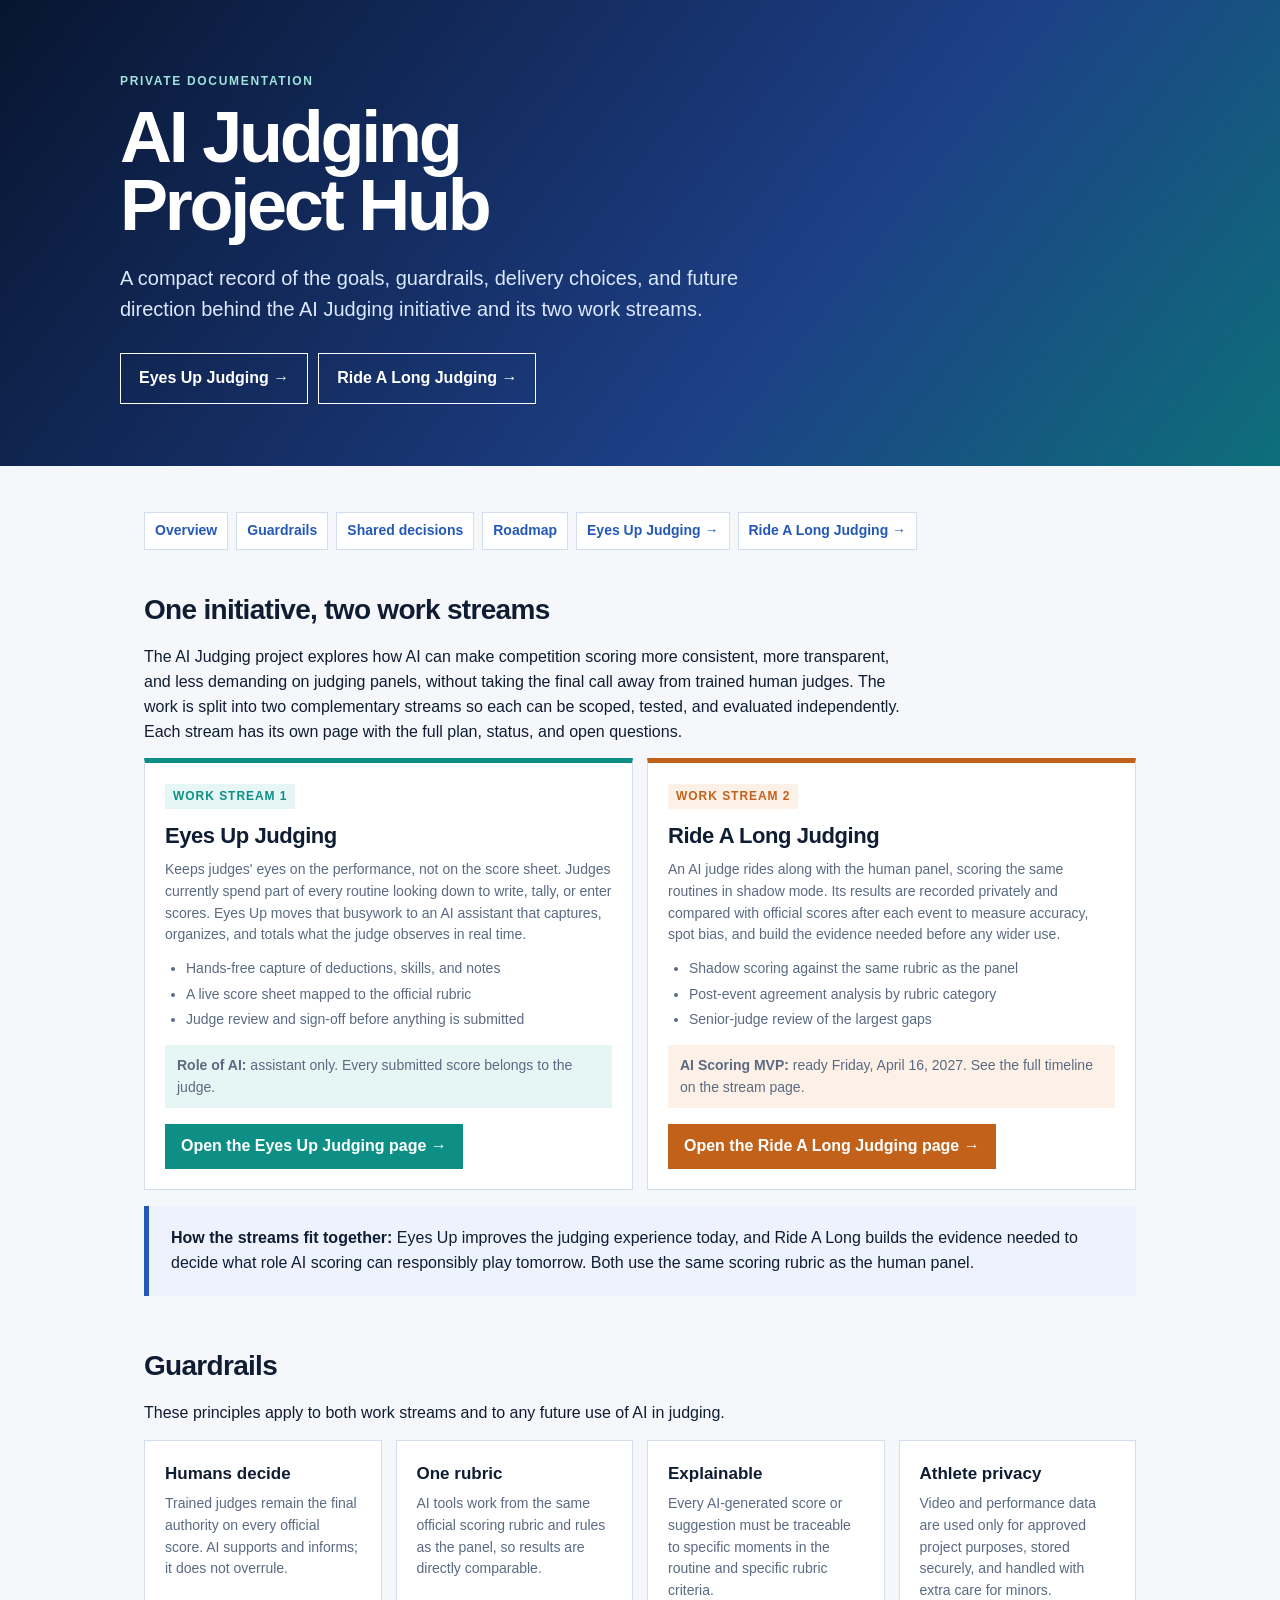
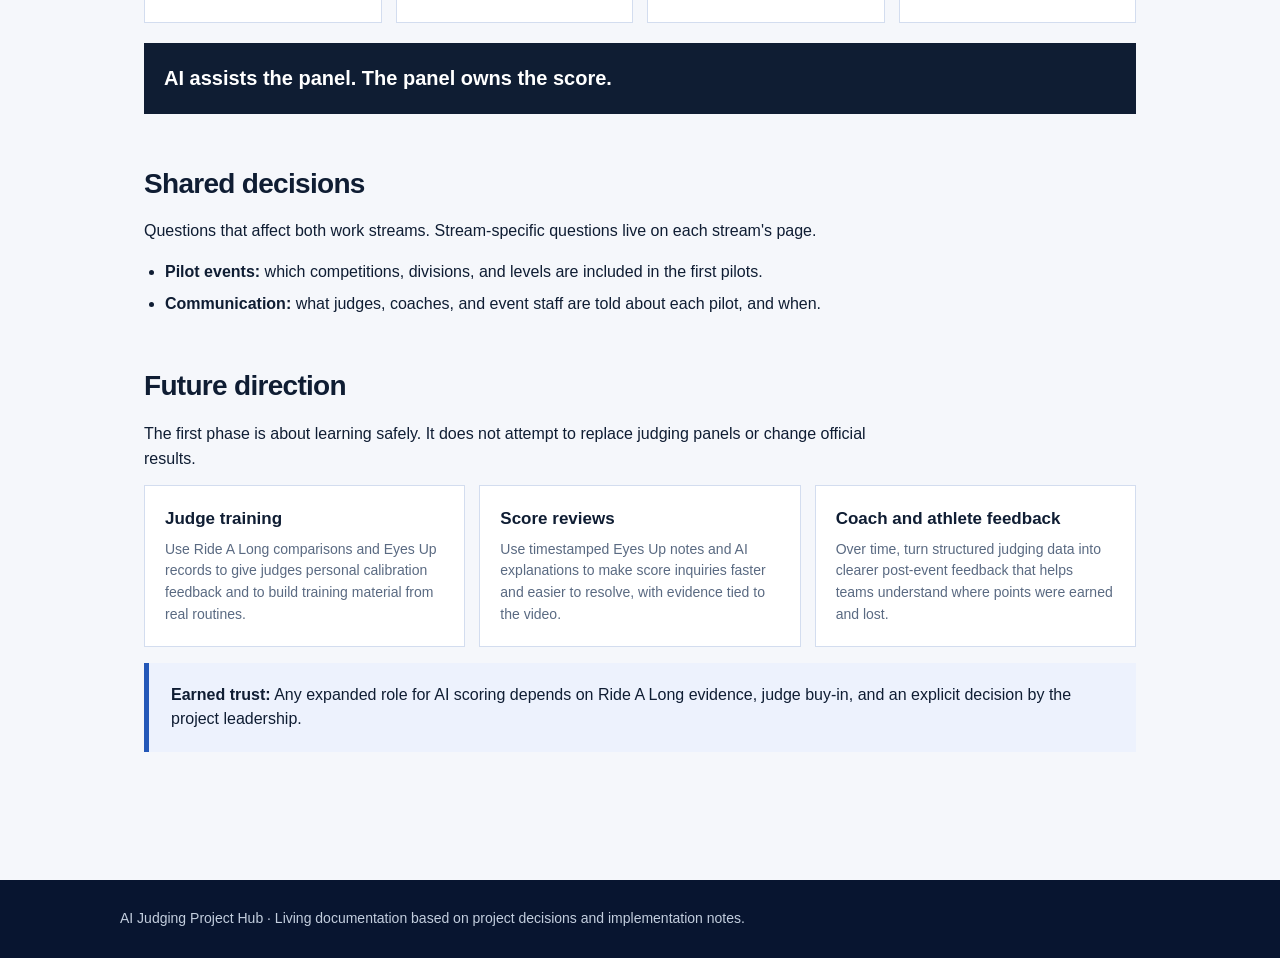
==== index.html @ f38b16b5 "Extract site files from deploy zip so Netlify can serve them Co-Authored-By: Claude Opus 5.5 <norepl" ====
<!doctype html>
<html lang="en">
<head>
  <meta charset="utf-8">
  <meta name="viewport" content="width=device-width, initial-scale=1">
  <title>AI Judging | Project Hub</title>
  <meta name="description" content="Project hub for the AI Judging initiative: an overview of the Eyes Up Judging and Ride A Long Judging work streams, shared guardrails, and future direction.">
  <meta property="og:title" content="AI Judging Project Hub">
  <meta property="og:description" content="Project hub for the AI Judging initiative: an overview of the Eyes Up Judging and Ride A Long Judging work streams, shared guardrails, and future direction.">
  <meta name="robots" content="noindex">
  <link rel="stylesheet" href="/styles.css">
</head>
<body>
  <header>
    <div class="wrap">
      <p class="eyebrow">Private documentation</p>
      <h1>AI Judging<br>Project Hub</h1>
      <p class="intro">A compact record of the goals, guardrails, delivery choices, and future direction behind the AI Judging initiative and its two work streams.</p>
      <div class="streams">
        <a class="button" href="/eyes-up/">Eyes Up Judging →</a>
        <a class="button" href="/ride-a-long/">Ride A Long Judging →</a>
      </div>
    </div>
  </header>
  <main class="wrap">
    <nav aria-label="Page sections">
      <a href="#overview">Overview</a><a href="#guardrails">Guardrails</a><a href="#decisions">Shared decisions</a><a href="#roadmap">Roadmap</a><a href="/eyes-up/">Eyes Up Judging →</a><a href="/ride-a-long/">Ride A Long Judging →</a>
    </nav>

    <section id="overview">
      <h2>One initiative, two work streams</h2>
      <p>The AI Judging project explores how AI can make competition scoring more consistent, more transparent, and less demanding on judging panels, without taking the final call away from trained human judges. The work is split into two complementary streams so each can be scoped, tested, and evaluated independently. Each stream has its own page with the full plan, status, and open questions.</p>
      <div class="grid two">
        <article class="card stream eyes">
          <span class="tag">Work stream 1</span>
          <h3>Eyes Up Judging</h3>
          <p>Keeps judges' eyes on the performance, not on the score sheet. Judges currently spend part of every routine looking down to write, tally, or enter scores. Eyes Up moves that busywork to an AI assistant that captures, organizes, and totals what the judge observes in real time.</p>
          <ul>
            <li>Hands-free capture of deductions, skills, and notes</li>
            <li>A live score sheet mapped to the official rubric</li>
            <li>Judge review and sign-off before anything is submitted</li>
          </ul>
          <p class="facts"><strong>Role of AI:</strong> assistant only. Every submitted score belongs to the judge.</p>
          <a class="open" href="/eyes-up/">Open the Eyes Up Judging page →</a>
        </article>
        <article class="card stream ride">
          <span class="tag">Work stream 2</span>
          <h3>Ride A Long Judging</h3>
          <p>An AI judge rides along with the human panel, scoring the same routines in shadow mode. Its results are recorded privately and compared with official scores after each event to measure accuracy, spot bias, and build the evidence needed before any wider use.</p>
          <ul>
            <li>Shadow scoring against the same rubric as the panel</li>
            <li>Post-event agreement analysis by rubric category</li>
            <li>Senior-judge review of the largest gaps</li>
          </ul>
          <p class="facts"><strong>AI Scoring MVP:</strong> ready Friday, April 16, 2027. See the full timeline on the stream page.</p>
          <a class="open" href="/ride-a-long/">Open the Ride A Long Judging page →</a>
        </article>
      </div>
      <div class="callout"><strong>How the streams fit together:</strong> Eyes Up improves the judging experience today, and Ride A Long builds the evidence needed to decide what role AI scoring can responsibly play tomorrow. Both use the same scoring rubric as the human panel.</div>
    </section>

    <section id="guardrails">
      <h2>Guardrails</h2>
      <p>These principles apply to both work streams and to any future use of AI in judging.</p>
      <div class="grid">
        <article class="card"><h3>Humans decide</h3><p>Trained judges remain the final authority on every official score. AI supports and informs; it does not overrule.</p></article>
        <article class="card"><h3>One rubric</h3><p>AI tools work from the same official scoring rubric and rules as the panel, so results are directly comparable.</p></article>
        <article class="card"><h3>Explainable</h3><p>Every AI-generated score or suggestion must be traceable to specific moments in the routine and specific rubric criteria.</p></article>
        <article class="card"><h3>Athlete privacy</h3><p>Video and performance data are used only for approved project purposes, stored securely, and handled with extra care for minors.</p></article>
      </div>
      <div class="rule">AI assists the panel. The panel owns the score.</div>
    </section>

    <section id="decisions">
      <h2>Shared decisions</h2>
      <p>Questions that affect both work streams. Stream-specific questions live on each stream's page.</p>
      <ul>
        <li><strong>Pilot events:</strong> which competitions, divisions, and levels are included in the first pilots.</li>
        <li><strong>Communication:</strong> what judges, coaches, and event staff are told about each pilot, and when.</li>
      </ul>
    </section>

    <section id="roadmap">
      <h2>Future direction</h2>
      <p>The first phase is about learning safely. It does not attempt to replace judging panels or change official results.</p>
      <div class="grid">
        <article class="card"><h3>Judge training</h3><p>Use Ride A Long comparisons and Eyes Up records to give judges personal calibration feedback and to build training material from real routines.</p></article>
        <article class="card"><h3>Score reviews</h3><p>Use timestamped Eyes Up notes and AI explanations to make score inquiries faster and easier to resolve, with evidence tied to the video.</p></article>
        <article class="card"><h3>Coach and athlete feedback</h3><p>Over time, turn structured judging data into clearer post-event feedback that helps teams understand where points were earned and lost.</p></article>
      </div>
      <div class="callout"><strong>Earned trust:</strong> Any expanded role for AI scoring depends on Ride A Long evidence, judge buy-in, and an explicit decision by the project leadership.</div>
    </section>
  </main>
  <footer><div class="wrap">AI Judging Project Hub · Living documentation based on project decisions and implementation notes.</div></footer>
</body>
</html>
---- styles.css ----
:root { --ink:#0f1d33; --blue:#2458b8; --sky:#edf2fd; --line:#d3ddef; --muted:#5a6a82; --paper:#fff;
        --eyes:#0e8f86; --eyes-tint:#e6f6f4; --ride:#c2611a; --ride-tint:#fdf1e7; }
* { box-sizing:border-box; }
html { scroll-behavior:smooth; }
body { margin:0; color:var(--ink); background:#f5f7fb; font:16px/1.55 Arial, Helvetica, sans-serif; }
header { padding:72px 24px 62px; color:#fff; background:linear-gradient(128deg,#081530 0%,#1d3f86 62%,#0e6f7a 100%); }
header.eyes { background:linear-gradient(128deg,#081530 0%,#0d4f5c 58%,#0e8f86 100%); }
header.ride { background:linear-gradient(128deg,#081530 0%,#5a2f1d 58%,#c2611a 100%); }
.wrap { max-width:1040px; margin:auto; }
.eyebrow { margin:0 0 12px; color:#9fe3dc; font-size:12px; font-weight:700; letter-spacing:.14em; text-transform:uppercase; }
header.ride .eyebrow { color:#ffd3ae; }
.eyebrow a { color:inherit; }
h1 { max-width:720px; margin:0; font-size:clamp(42px,7vw,72px); line-height:.95; letter-spacing:-.045em; }
.intro { max-width:660px; margin:24px 0 0; font-size:20px; color:#dce8ff; }
.streams { display:flex; flex-wrap:wrap; gap:10px; margin-top:28px; }
.button { display:inline-block; padding:12px 18px; border:1px solid #fff; color:#fff; font-weight:700; text-decoration:none; }
.button:hover, .button:focus-visible { background:#fff; color:var(--ink); }
main { padding:46px 24px 80px; }
nav { display:flex; flex-wrap:wrap; gap:8px; margin:0 0 38px; }
nav a { padding:7px 10px; color:var(--blue); background:#fff; border:1px solid var(--line); font-size:14px; font-weight:700; text-decoration:none; }
nav a:hover, nav a:focus-visible { border-color:var(--blue); }
nav a.home { color:#fff; background:var(--ink); border-color:var(--ink); }
section { margin:0 0 48px; scroll-margin-top:20px; }
h2 { margin:0 0 14px; font-size:28px; letter-spacing:-.025em; }
h3 { margin:0 0 6px; font-size:17px; }
p { max-width:760px; margin:0 0 14px; }
.grid { display:grid; grid-template-columns:repeat(auto-fit,minmax(220px,1fr)); gap:14px; margin:0 0 16px; }
.grid.two { grid-template-columns:repeat(auto-fit,minmax(300px,1fr)); }
.card { padding:20px; background:var(--paper); border:1px solid var(--line); }
.card p { margin:0; color:var(--muted); font-size:14px; }
.card .step { display:block; margin:0 0 8px; color:var(--blue); font-size:12px; font-weight:700; letter-spacing:.12em; text-transform:uppercase; }
.stream { border-top:5px solid var(--blue); }
.stream h3 { font-size:22px; letter-spacing:-.02em; }
.stream p { margin-bottom:12px; }
.stream ul { margin:0 0 14px; color:var(--muted); font-size:14px; }
.stream li { margin:4px 0; }
.stream a { font-weight:700; text-decoration:none; }
.stream .open { display:inline-block; margin-top:4px; padding:10px 16px; color:#fff; background:var(--accent); }
.stream .open:hover, .stream .open:focus-visible { background:var(--ink); }
.facts { margin:0 0 14px; padding:10px 12px; background:var(--tint,var(--sky)); font-size:14px; }
.eyes { --accent:var(--eyes); --tint:var(--eyes-tint); }
.ride { --accent:var(--ride); --tint:var(--ride-tint); }
.stream.eyes, .stream.ride { border-top-color:var(--accent); }
.stream a, .eyes .step, .ride .step { color:var(--accent); }
.stream a.open { color:#fff; }
.tag { display:inline-block; margin:0 0 10px; padding:3px 8px; color:var(--accent,var(--blue)); background:var(--tint,var(--sky)); font-size:12px; font-weight:700; letter-spacing:.08em; text-transform:uppercase; }
.callout { padding:20px 22px; border-left:5px solid var(--accent,var(--blue)); background:var(--tint,var(--sky)); }
.rule { margin:20px 0; padding:20px; color:#fff; background:var(--ink); font-size:20px; font-weight:700; }
ul { padding-left:21px; max-width:760px; }
li { margin:7px 0; }
table { width:100%; border-collapse:collapse; background:var(--paper); border:1px solid var(--line); font-size:14px; }
th, td { padding:12px 14px; text-align:left; vertical-align:top; border-bottom:1px solid var(--line); }
th { background:#eef2f9; font-size:12px; letter-spacing:.08em; text-transform:uppercase; }
td:first-child { font-weight:700; white-space:nowrap; }
.table-scroll { overflow-x:auto; }
footer { padding:28px 24px; color:#c3cede; background:#081530; font-size:14px; }

/* Timeline (Gantt). Month columns are sized by day count; bar positions are percentages of Sep 1 2026 – May 31 2027. */
.timeline { margin:0 0 16px; padding:20px; background:var(--paper); border:1px solid var(--line); overflow-x:auto; }
.tl { position:relative; min-width:860px; --label:250px; --months:30fr 31fr 30fr 31fr 31fr 28fr 31fr 30fr 31fr; }
.tl-grid { position:absolute; top:0; bottom:0; left:var(--label); right:0; display:grid; grid-template-columns:var(--months); pointer-events:none; }
.tl-grid span { border-left:1px solid var(--line); }
.tl-row { display:grid; grid-template-columns:var(--label) 1fr; align-items:center; min-height:52px; }
.tl-row.band { background:#f7f8fa; }
.tl-head { min-height:0; padding:6px 0; background:#f4f6f9; }
.tl-months { display:grid; grid-template-columns:var(--months); color:var(--muted); font-size:12px; font-weight:700; }
.tl-months span { padding-left:6px; }
.tl-label { padding:6px 14px 6px 4px; }
.tl-label strong { display:block; font-size:14px; }
.tl-label span { color:var(--muted); font-size:12px; }
.tl-head .tl-label { color:var(--muted); font-size:12px; font-weight:700; letter-spacing:.08em; text-transform:uppercase; }
.tl-track { position:relative; height:26px; }
.tl-bar, .tl-sprint { position:absolute; top:3px; height:20px; border-radius:4px; }
.tl-sprint { top:0; height:26px; display:flex; align-items:center; justify-content:center; background:#fff; border:1px solid var(--line); font-size:13px; font-weight:700; }
.tl-bar.lead { border-radius:0; background:#cfe4f5; color:#2b5d86; font-size:11px; font-weight:700; line-height:20px; padding-left:6px; white-space:nowrap; overflow:hidden; }
.tl-bar.req { background:#5fa6db; }
.tl-bar.proto { background:#534ab7; }
.tl-bar.dev { background:#185fa5; }
.tl-bar.hard { background:#ba7517; }
.tl-bar.ops { background:#1d9e75; }
.tl-mvp { position:absolute; top:70px; bottom:0; left:calc(var(--label) + (100% - var(--label)) * .8352); border-left:2px dashed #3a3a3a; pointer-events:none; }
.tl-mvp::after { content:""; position:absolute; bottom:16px; left:-9px; width:14px; height:14px; background:#3a3a3a; transform:rotate(45deg); }
.tl-mvp span { position:absolute; bottom:6px; left:14px; width:110px; font-size:12px; line-height:1.3; }
.tl-mvp strong { display:block; font-size:13px; }
.source { color:var(--muted); font-size:13px; }
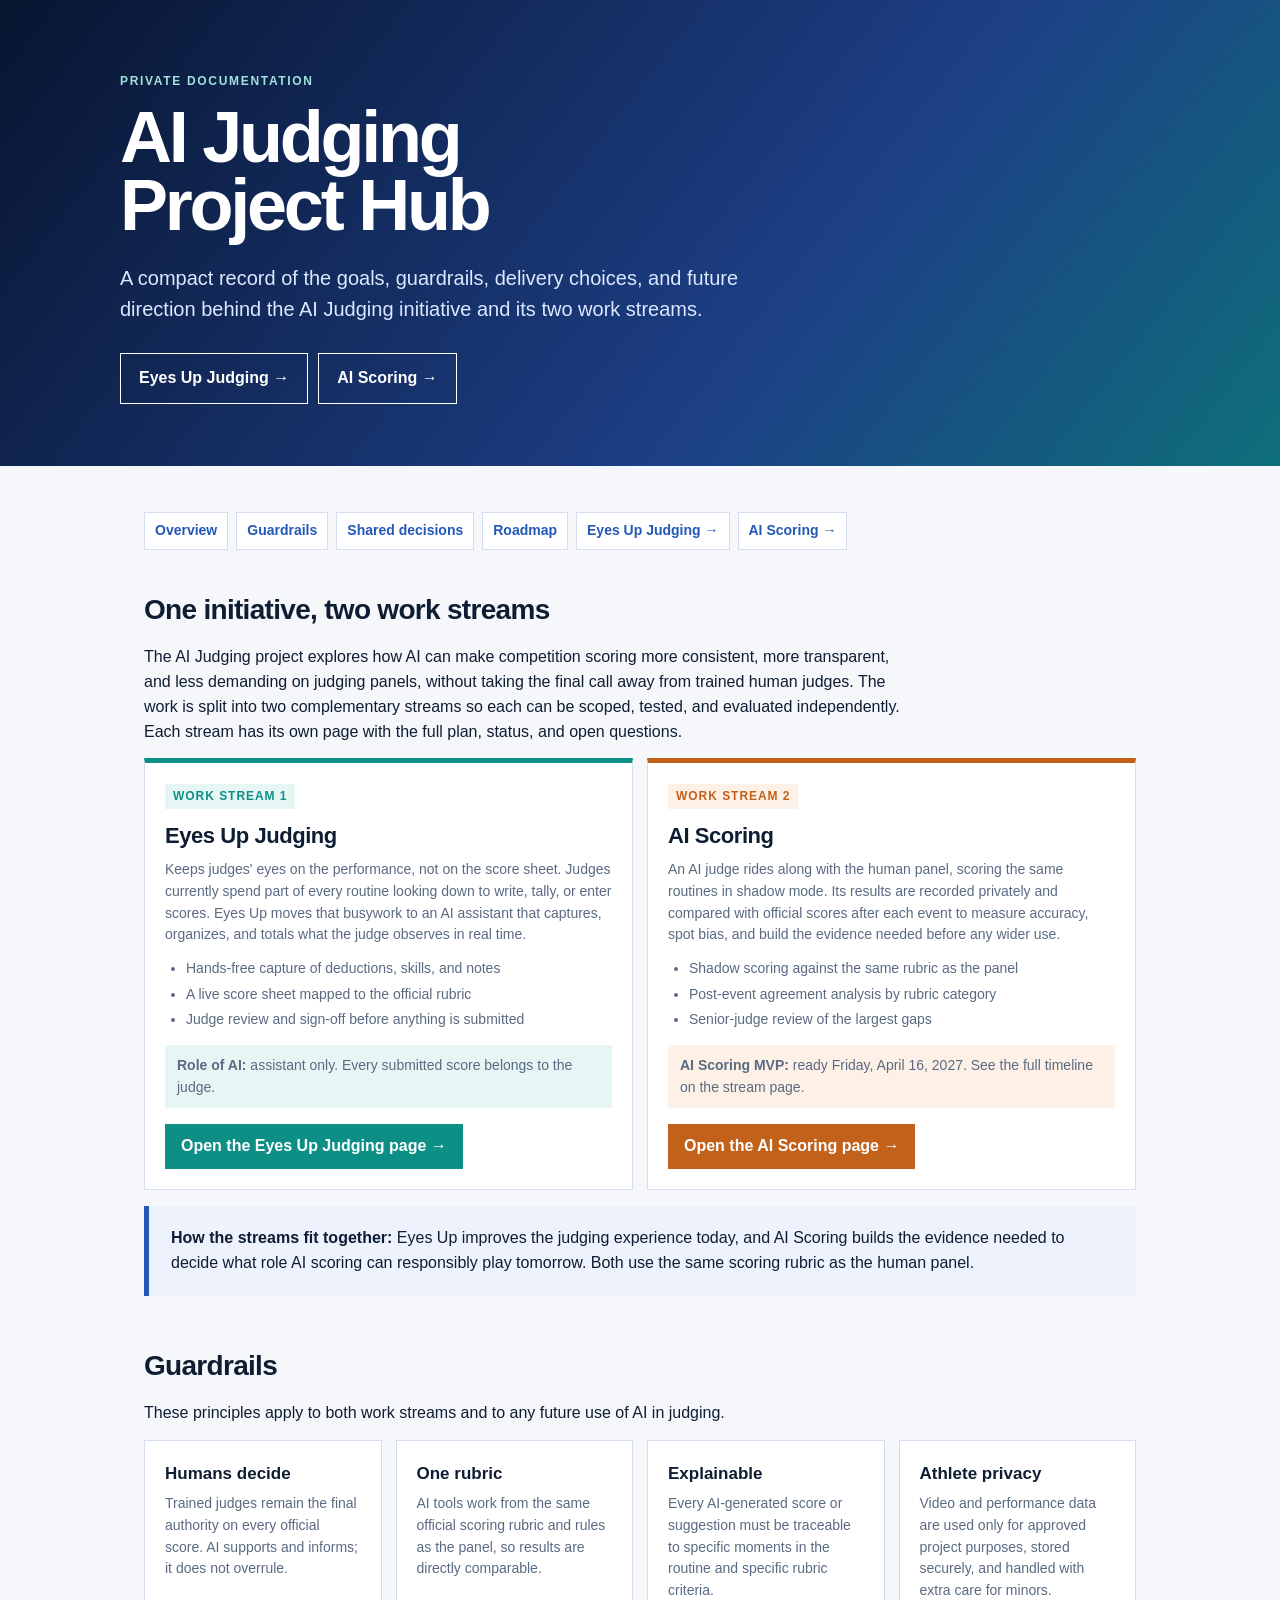
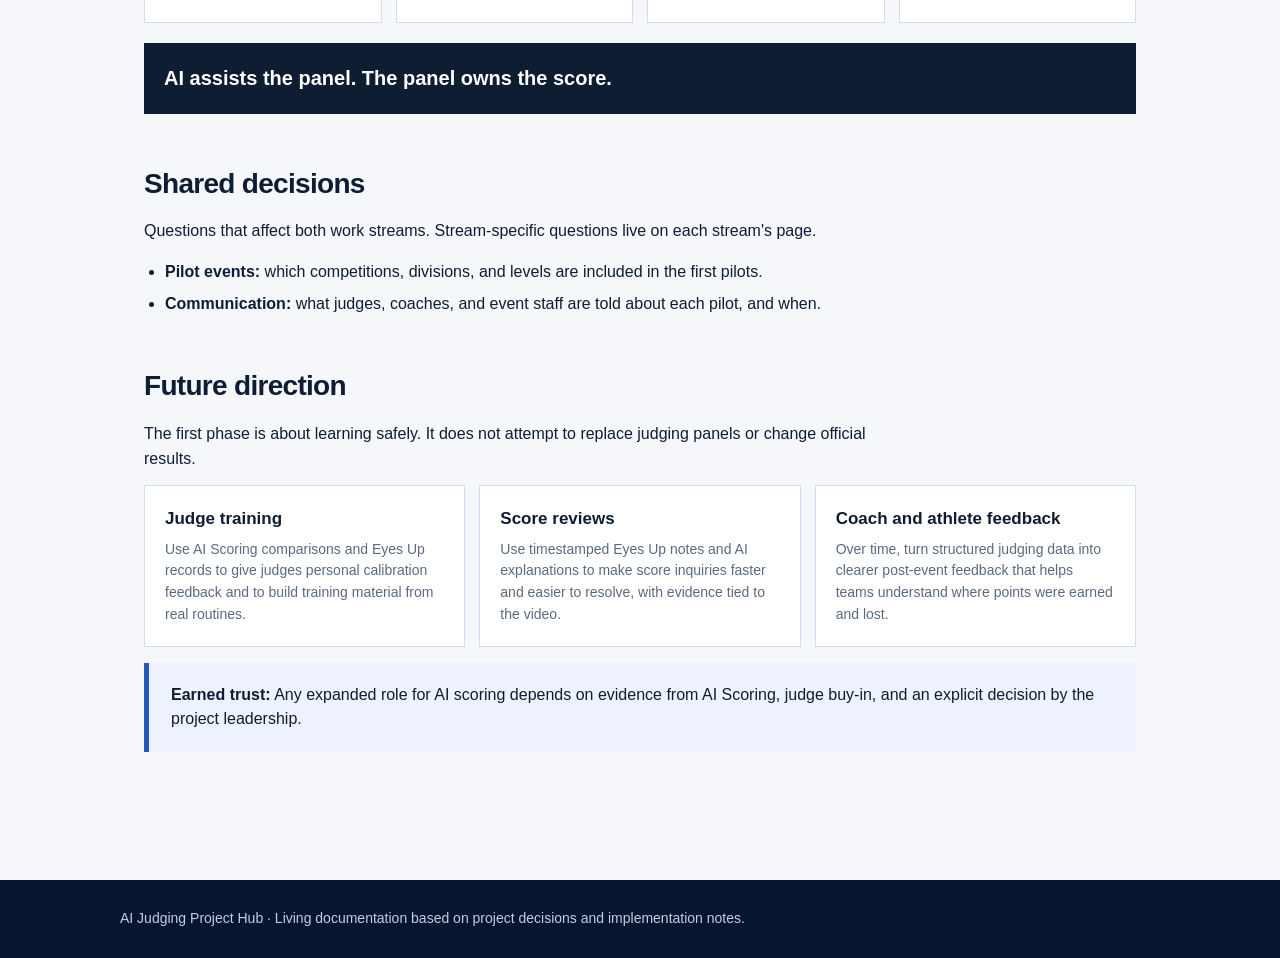
==== commit e5e721d6: "Rename Ride A Long Judging to AI Scoring Move the page to /ai-scoring/ with 301 redirects from /ride" ====
--- a/index.html
+++ b/index.html
@@ -4,9 +4,9 @@
   <meta charset="utf-8">
   <meta name="viewport" content="width=device-width, initial-scale=1">
   <title>AI Judging | Project Hub</title>
-  <meta name="description" content="Project hub for the AI Judging initiative: an overview of the Eyes Up Judging and Ride A Long Judging work streams, shared guardrails, and future direction.">
+  <meta name="description" content="Project hub for the AI Judging initiative: an overview of the Eyes Up Judging and AI Scoring work streams, shared guardrails, and future direction.">
   <meta property="og:title" content="AI Judging Project Hub">
-  <meta property="og:description" content="Project hub for the AI Judging initiative: an overview of the Eyes Up Judging and Ride A Long Judging work streams, shared guardrails, and future direction.">
+  <meta property="og:description" content="Project hub for the AI Judging initiative: an overview of the Eyes Up Judging and AI Scoring work streams, shared guardrails, and future direction.">
   <meta name="robots" content="noindex">
   <link rel="stylesheet" href="/styles.css">
 </head>
@@ -18,13 +18,13 @@
       <p class="intro">A compact record of the goals, guardrails, delivery choices, and future direction behind the AI Judging initiative and its two work streams.</p>
       <div class="streams">
         <a class="button" href="/eyes-up/">Eyes Up Judging →</a>
-        <a class="button" href="/ride-a-long/">Ride A Long Judging →</a>
+        <a class="button" href="/ai-scoring/">AI Scoring →</a>
       </div>
     </div>
   </header>
   <main class="wrap">
     <nav aria-label="Page sections">
-      <a href="#overview">Overview</a><a href="#guardrails">Guardrails</a><a href="#decisions">Shared decisions</a><a href="#roadmap">Roadmap</a><a href="/eyes-up/">Eyes Up Judging →</a><a href="/ride-a-long/">Ride A Long Judging →</a>
+      <a href="#overview">Overview</a><a href="#guardrails">Guardrails</a><a href="#decisions">Shared decisions</a><a href="#roadmap">Roadmap</a><a href="/eyes-up/">Eyes Up Judging →</a><a href="/ai-scoring/">AI Scoring →</a>
     </nav>
 
     <section id="overview">
@@ -45,7 +45,7 @@
         </article>
         <article class="card stream ride">
           <span class="tag">Work stream 2</span>
-          <h3>Ride A Long Judging</h3>
+          <h3>AI Scoring</h3>
           <p>An AI judge rides along with the human panel, scoring the same routines in shadow mode. Its results are recorded privately and compared with official scores after each event to measure accuracy, spot bias, and build the evidence needed before any wider use.</p>
           <ul>
             <li>Shadow scoring against the same rubric as the panel</li>
@@ -53,10 +53,10 @@
             <li>Senior-judge review of the largest gaps</li>
           </ul>
           <p class="facts"><strong>AI Scoring MVP:</strong> ready Friday, April 16, 2027. See the full timeline on the stream page.</p>
-          <a class="open" href="/ride-a-long/">Open the Ride A Long Judging page →</a>
+          <a class="open" href="/ai-scoring/">Open the AI Scoring page →</a>
         </article>
       </div>
-      <div class="callout"><strong>How the streams fit together:</strong> Eyes Up improves the judging experience today, and Ride A Long builds the evidence needed to decide what role AI scoring can responsibly play tomorrow. Both use the same scoring rubric as the human panel.</div>
+      <div class="callout"><strong>How the streams fit together:</strong> Eyes Up improves the judging experience today, and AI Scoring builds the evidence needed to decide what role AI scoring can responsibly play tomorrow. Both use the same scoring rubric as the human panel.</div>
     </section>
 
     <section id="guardrails">
@@ -84,11 +84,11 @@
       <h2>Future direction</h2>
       <p>The first phase is about learning safely. It does not attempt to replace judging panels or change official results.</p>
       <div class="grid">
-        <article class="card"><h3>Judge training</h3><p>Use Ride A Long comparisons and Eyes Up records to give judges personal calibration feedback and to build training material from real routines.</p></article>
+        <article class="card"><h3>Judge training</h3><p>Use AI Scoring comparisons and Eyes Up records to give judges personal calibration feedback and to build training material from real routines.</p></article>
         <article class="card"><h3>Score reviews</h3><p>Use timestamped Eyes Up notes and AI explanations to make score inquiries faster and easier to resolve, with evidence tied to the video.</p></article>
         <article class="card"><h3>Coach and athlete feedback</h3><p>Over time, turn structured judging data into clearer post-event feedback that helps teams understand where points were earned and lost.</p></article>
       </div>
-      <div class="callout"><strong>Earned trust:</strong> Any expanded role for AI scoring depends on Ride A Long evidence, judge buy-in, and an explicit decision by the project leadership.</div>
+      <div class="callout"><strong>Earned trust:</strong> Any expanded role for AI scoring depends on evidence from AI Scoring, judge buy-in, and an explicit decision by the project leadership.</div>
     </section>
   </main>
   <footer><div class="wrap">AI Judging Project Hub · Living documentation based on project decisions and implementation notes.</div></footer>
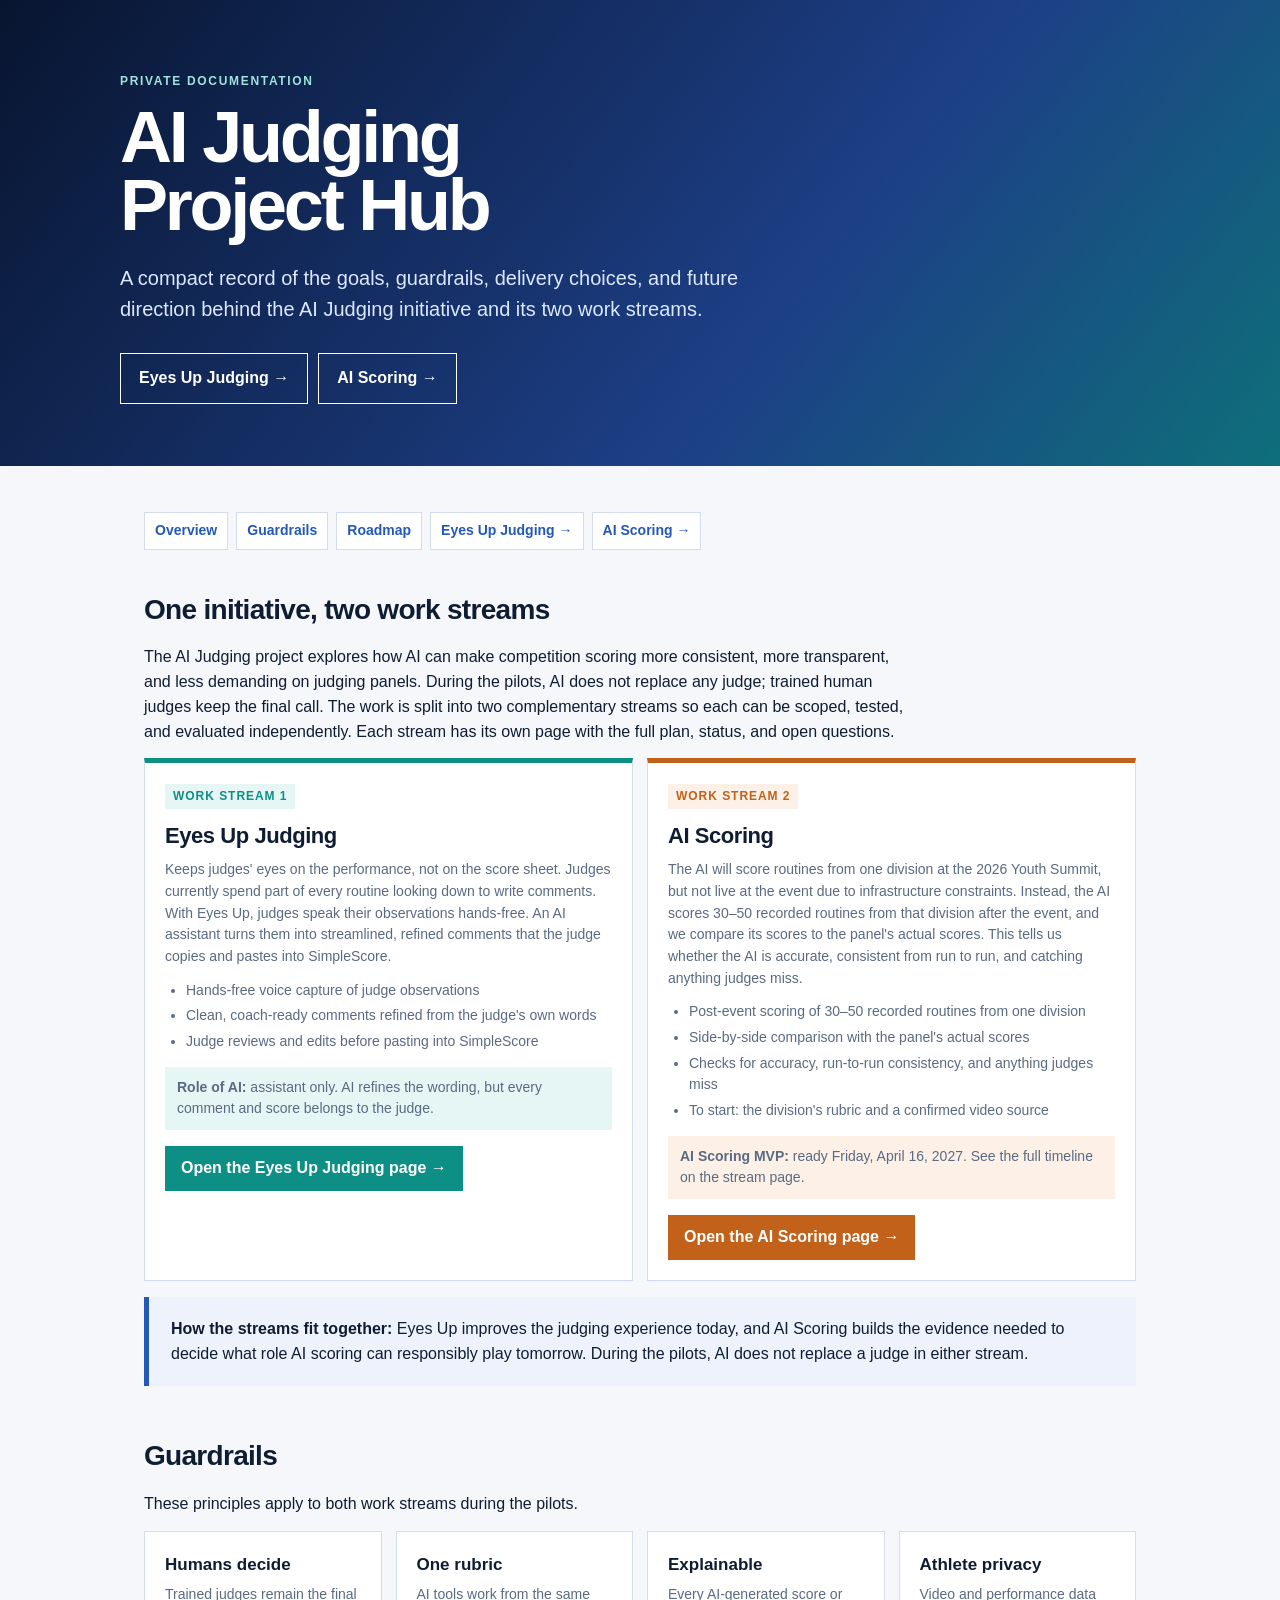
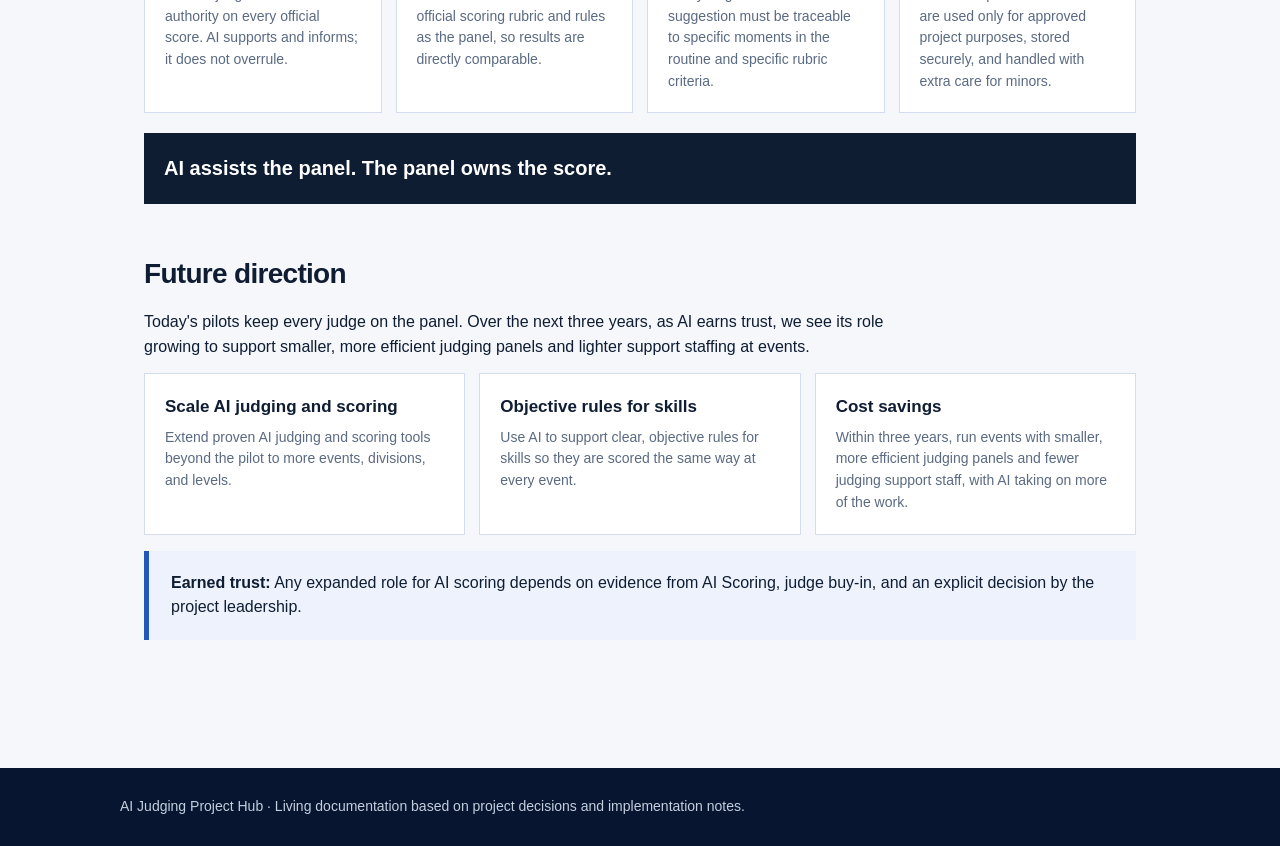
==== commit 346a2de2: "Update hub for new Eyes Up and AI Scoring direction - Eyes Up: voice-to-comment flow for SimpleScore" ====
--- a/index.html
+++ b/index.html
@@ -24,44 +24,45 @@
   </header>
   <main class="wrap">
     <nav aria-label="Page sections">
-      <a href="#overview">Overview</a><a href="#guardrails">Guardrails</a><a href="#decisions">Shared decisions</a><a href="#roadmap">Roadmap</a><a href="/eyes-up/">Eyes Up Judging →</a><a href="/ai-scoring/">AI Scoring →</a>
+      <a href="#overview">Overview</a><a href="#guardrails">Guardrails</a><a href="#roadmap">Roadmap</a><a href="/eyes-up/">Eyes Up Judging →</a><a href="/ai-scoring/">AI Scoring →</a>
     </nav>
 
     <section id="overview">
       <h2>One initiative, two work streams</h2>
-      <p>The AI Judging project explores how AI can make competition scoring more consistent, more transparent, and less demanding on judging panels, without taking the final call away from trained human judges. The work is split into two complementary streams so each can be scoped, tested, and evaluated independently. Each stream has its own page with the full plan, status, and open questions.</p>
+      <p>The AI Judging project explores how AI can make competition scoring more consistent, more transparent, and less demanding on judging panels. During the pilots, AI does not replace any judge; trained human judges keep the final call. The work is split into two complementary streams so each can be scoped, tested, and evaluated independently. Each stream has its own page with the full plan, status, and open questions.</p>
       <div class="grid two">
         <article class="card stream eyes">
           <span class="tag">Work stream 1</span>
           <h3>Eyes Up Judging</h3>
-          <p>Keeps judges' eyes on the performance, not on the score sheet. Judges currently spend part of every routine looking down to write, tally, or enter scores. Eyes Up moves that busywork to an AI assistant that captures, organizes, and totals what the judge observes in real time.</p>
+          <p>Keeps judges' eyes on the performance, not on the score sheet. Judges currently spend part of every routine looking down to write comments. With Eyes Up, judges speak their observations hands-free. An AI assistant turns them into streamlined, refined comments that the judge copies and pastes into SimpleScore.</p>
           <ul>
-            <li>Hands-free capture of deductions, skills, and notes</li>
-            <li>A live score sheet mapped to the official rubric</li>
-            <li>Judge review and sign-off before anything is submitted</li>
+            <li>Hands-free voice capture of judge observations</li>
+            <li>Clean, coach-ready comments refined from the judge's own words</li>
+            <li>Judge reviews and edits before pasting into SimpleScore</li>
           </ul>
-          <p class="facts"><strong>Role of AI:</strong> assistant only. Every submitted score belongs to the judge.</p>
+          <p class="facts"><strong>Role of AI:</strong> assistant only. AI refines the wording, but every comment and score belongs to the judge.</p>
           <a class="open" href="/eyes-up/">Open the Eyes Up Judging page →</a>
         </article>
         <article class="card stream ride">
           <span class="tag">Work stream 2</span>
           <h3>AI Scoring</h3>
-          <p>An AI judge rides along with the human panel, scoring the same routines in shadow mode. Its results are recorded privately and compared with official scores after each event to measure accuracy, spot bias, and build the evidence needed before any wider use.</p>
+          <p>The AI will score routines from one division at the 2026 Youth Summit, but not live at the event due to infrastructure constraints. Instead, the AI scores 30–50 recorded routines from that division after the event, and we compare its scores to the panel's actual scores. This tells us whether the AI is accurate, consistent from run to run, and catching anything judges miss.</p>
           <ul>
-            <li>Shadow scoring against the same rubric as the panel</li>
-            <li>Post-event agreement analysis by rubric category</li>
-            <li>Senior-judge review of the largest gaps</li>
+            <li>Post-event scoring of 30–50 recorded routines from one division</li>
+            <li>Side-by-side comparison with the panel's actual scores</li>
+            <li>Checks for accuracy, run-to-run consistency, and anything judges miss</li>
+            <li>To start: the division's rubric and a confirmed video source</li>
           </ul>
           <p class="facts"><strong>AI Scoring MVP:</strong> ready Friday, April 16, 2027. See the full timeline on the stream page.</p>
           <a class="open" href="/ai-scoring/">Open the AI Scoring page →</a>
         </article>
       </div>
-      <div class="callout"><strong>How the streams fit together:</strong> Eyes Up improves the judging experience today, and AI Scoring builds the evidence needed to decide what role AI scoring can responsibly play tomorrow. Both use the same scoring rubric as the human panel.</div>
+      <div class="callout"><strong>How the streams fit together:</strong> Eyes Up improves the judging experience today, and AI Scoring builds the evidence needed to decide what role AI scoring can responsibly play tomorrow. During the pilots, AI does not replace a judge in either stream.</div>
     </section>
 
     <section id="guardrails">
       <h2>Guardrails</h2>
-      <p>These principles apply to both work streams and to any future use of AI in judging.</p>
+      <p>These principles apply to both work streams during the pilots.</p>
       <div class="grid">
         <article class="card"><h3>Humans decide</h3><p>Trained judges remain the final authority on every official score. AI supports and informs; it does not overrule.</p></article>
         <article class="card"><h3>One rubric</h3><p>AI tools work from the same official scoring rubric and rules as the panel, so results are directly comparable.</p></article>
@@ -71,22 +72,13 @@
       <div class="rule">AI assists the panel. The panel owns the score.</div>
     </section>
 
-    <section id="decisions">
-      <h2>Shared decisions</h2>
-      <p>Questions that affect both work streams. Stream-specific questions live on each stream's page.</p>
-      <ul>
-        <li><strong>Pilot events:</strong> which competitions, divisions, and levels are included in the first pilots.</li>
-        <li><strong>Communication:</strong> what judges, coaches, and event staff are told about each pilot, and when.</li>
-      </ul>
-    </section>
-
     <section id="roadmap">
       <h2>Future direction</h2>
-      <p>The first phase is about learning safely. It does not attempt to replace judging panels or change official results.</p>
+      <p>Today's pilots keep every judge on the panel. Over the next three years, as AI earns trust, we see its role growing to support smaller, more efficient judging panels and lighter support staffing at events.</p>
       <div class="grid">
-        <article class="card"><h3>Judge training</h3><p>Use AI Scoring comparisons and Eyes Up records to give judges personal calibration feedback and to build training material from real routines.</p></article>
-        <article class="card"><h3>Score reviews</h3><p>Use timestamped Eyes Up notes and AI explanations to make score inquiries faster and easier to resolve, with evidence tied to the video.</p></article>
-        <article class="card"><h3>Coach and athlete feedback</h3><p>Over time, turn structured judging data into clearer post-event feedback that helps teams understand where points were earned and lost.</p></article>
+        <article class="card"><h3>Scale AI judging and scoring</h3><p>Extend proven AI judging and scoring tools beyond the pilot to more events, divisions, and levels.</p></article>
+        <article class="card"><h3>Objective rules for skills</h3><p>Use AI to support clear, objective rules for skills so they are scored the same way at every event.</p></article>
+        <article class="card"><h3>Cost savings</h3><p>Within three years, run events with smaller, more efficient judging panels and fewer judging support staff, with AI taking on more of the work.</p></article>
       </div>
       <div class="callout"><strong>Earned trust:</strong> Any expanded role for AI scoring depends on evidence from AI Scoring, judge buy-in, and an explicit decision by the project leadership.</div>
     </section>
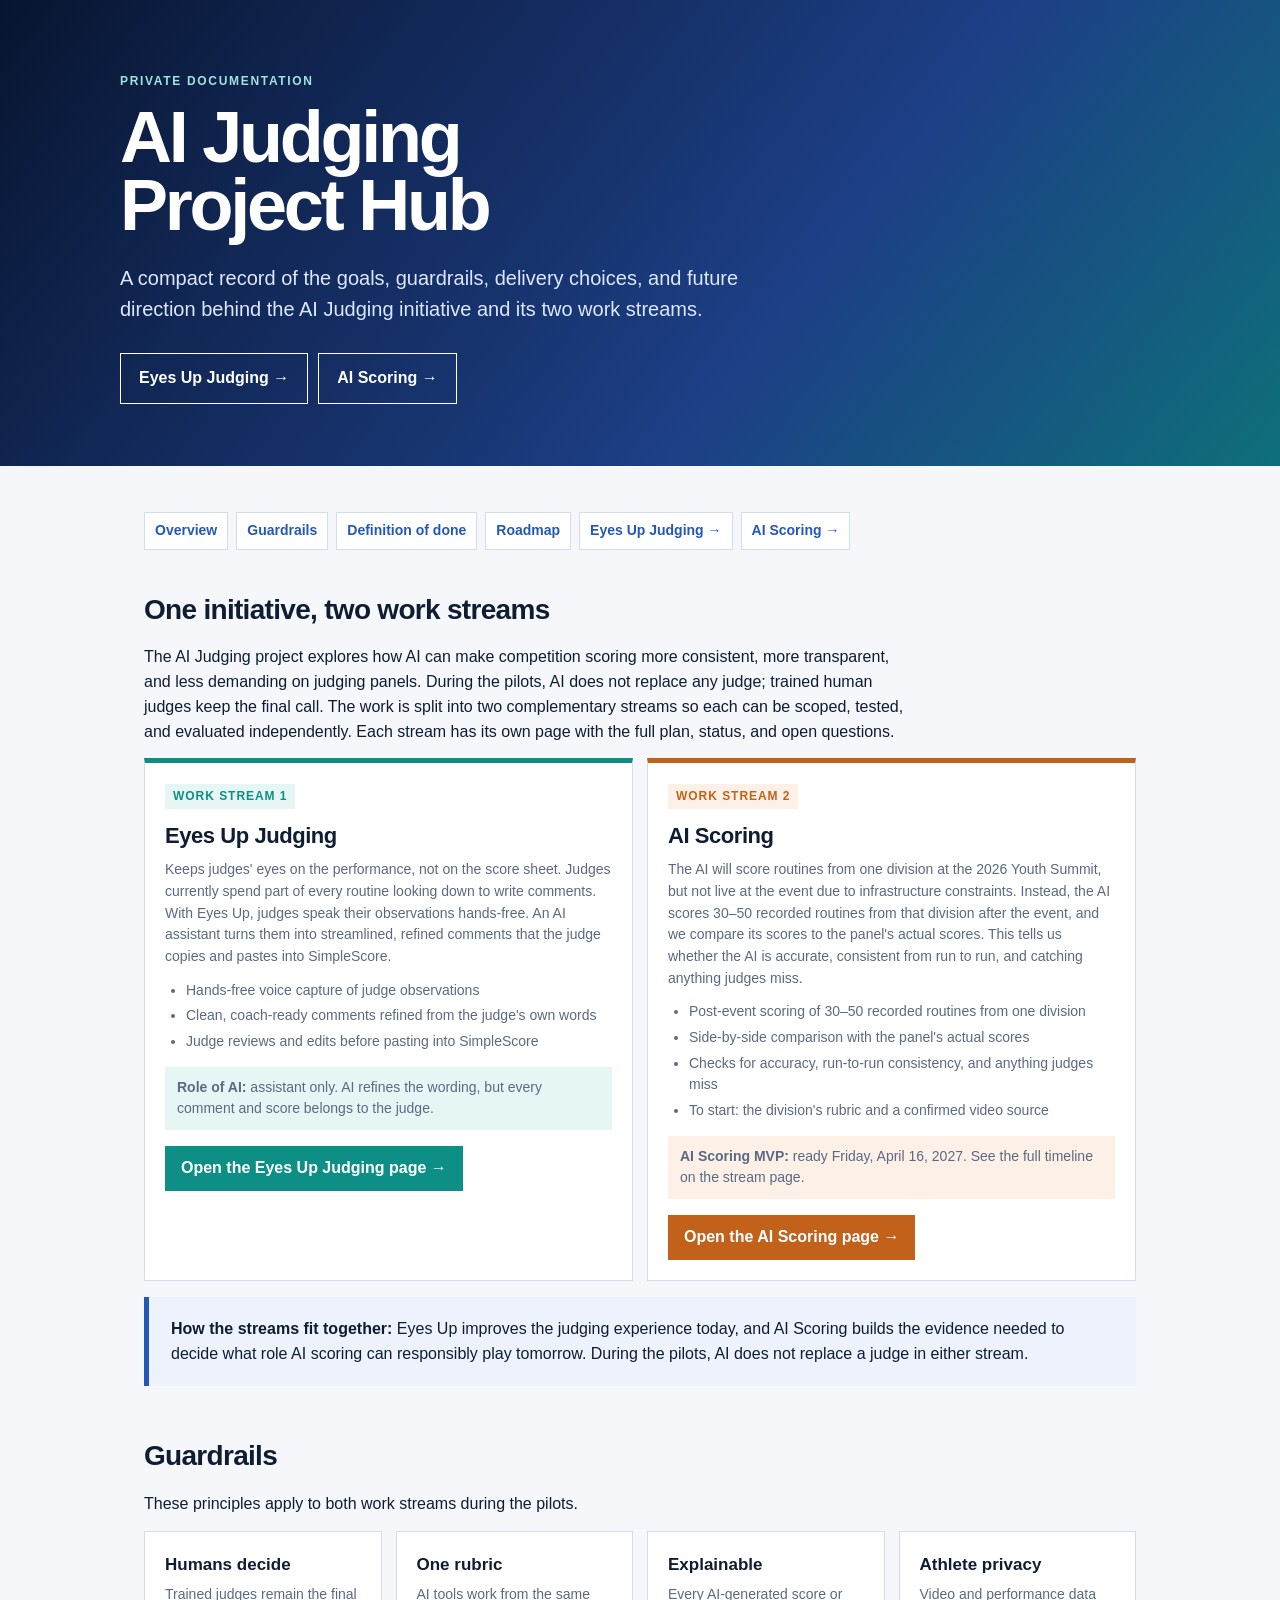
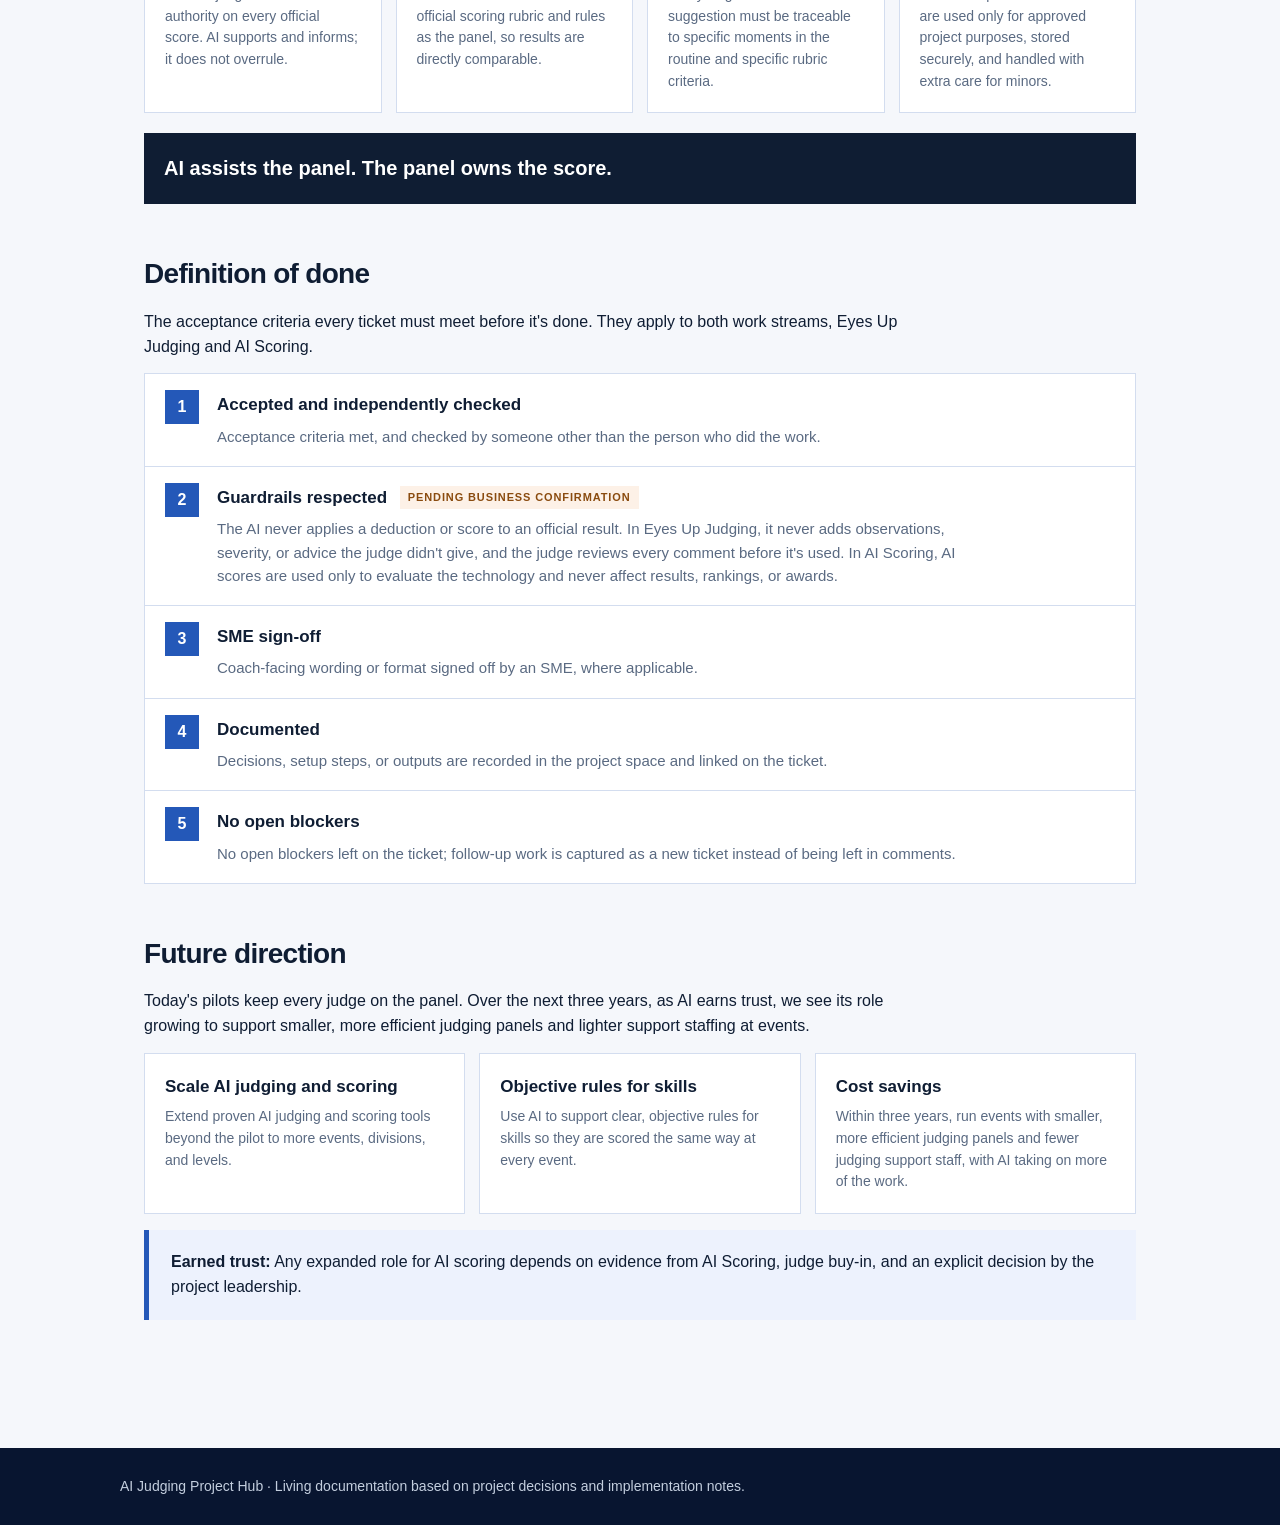
==== commit b0292b65: "Add project definition of done to hub home page Co-Authored-By: Claude Opus 5.5 <noreply@anthropic.c" ====
--- a/index.html
+++ b/index.html
@@ -24,7 +24,7 @@
   </header>
   <main class="wrap">
     <nav aria-label="Page sections">
-      <a href="#overview">Overview</a><a href="#guardrails">Guardrails</a><a href="#roadmap">Roadmap</a><a href="/eyes-up/">Eyes Up Judging →</a><a href="/ai-scoring/">AI Scoring →</a>
+      <a href="#overview">Overview</a><a href="#guardrails">Guardrails</a><a href="#done">Definition of done</a><a href="#roadmap">Roadmap</a><a href="/eyes-up/">Eyes Up Judging →</a><a href="/ai-scoring/">AI Scoring →</a>
     </nav>
 
     <section id="overview">
@@ -72,6 +72,18 @@
       <div class="rule">AI assists the panel. The panel owns the score.</div>
     </section>
 
+    <section id="done">
+      <h2>Definition of done</h2>
+      <p>The acceptance criteria every ticket must meet before it's done. They apply to both work streams, Eyes Up Judging and AI Scoring.</p>
+      <ol class="dod">
+        <li><h3>Accepted and independently checked</h3><p>Acceptance criteria met, and checked by someone other than the person who did the work.</p></li>
+        <li><h3>Guardrails respected <span class="tag pending">Pending business confirmation</span></h3><p>The AI never applies a deduction or score to an official result. In Eyes Up Judging, it never adds observations, severity, or advice the judge didn't give, and the judge reviews every comment before it's used. In AI Scoring, AI scores are used only to evaluate the technology and never affect results, rankings, or awards.</p></li>
+        <li><h3>SME sign-off</h3><p>Coach-facing wording or format signed off by an SME, where applicable.</p></li>
+        <li><h3>Documented</h3><p>Decisions, setup steps, or outputs are recorded in the project space and linked on the ticket.</p></li>
+        <li><h3>No open blockers</h3><p>No open blockers left on the ticket; follow-up work is captured as a new ticket instead of being left in comments.</p></li>
+      </ol>
+    </section>
+
     <section id="roadmap">
       <h2>Future direction</h2>
       <p>Today's pilots keep every judge on the panel. Over the next three years, as AI earns trust, we see its role growing to support smaller, more efficient judging panels and lighter support staffing at events.</p>
--- a/styles.css
+++ b/styles.css
@@ -44,6 +44,16 @@
 .stream a, .eyes .step, .ride .step { color:var(--accent); }
 .stream a.open { color:#fff; }
 .tag { display:inline-block; margin:0 0 10px; padding:3px 8px; color:var(--accent,var(--blue)); background:var(--tint,var(--sky)); font-size:12px; font-weight:700; letter-spacing:.08em; text-transform:uppercase; }
+.subhead { margin:30px 0 10px; font-size:20px; letter-spacing:-.015em; }
+.sample { margin:12px 0 0; padding:12px 14px; background:var(--tint,var(--sky)); font:13px/1.6 Menlo, Consolas, monospace; white-space:pre-wrap; }
+.sheets { margin-top:16px; }
+.card .note { margin-top:10px; }
+.dod { max-width:none; margin:0; padding:0; list-style:none; counter-reset:dod; background:var(--paper); border:1px solid var(--line); }
+.dod li { position:relative; margin:0; padding:18px 20px 18px 72px; border-bottom:1px solid var(--line); counter-increment:dod; }
+.dod li:last-child { border-bottom:0; }
+.dod li::before { content:counter(dod); position:absolute; top:16px; left:20px; width:34px; height:34px; color:#fff; background:var(--blue); font-weight:700; line-height:34px; text-align:center; }
+.dod p { margin:0; color:var(--muted); font-size:15px; }
+.tag.pending { margin:0 0 0 8px; color:#8a4b0f; background:#fdf1e7; vertical-align:2px; font-size:11px; }
 .callout { padding:20px 22px; border-left:5px solid var(--accent,var(--blue)); background:var(--tint,var(--sky)); }
 .rule { margin:20px 0; padding:20px; color:#fff; background:var(--ink); font-size:20px; font-weight:700; }
 ul { padding-left:21px; max-width:760px; }
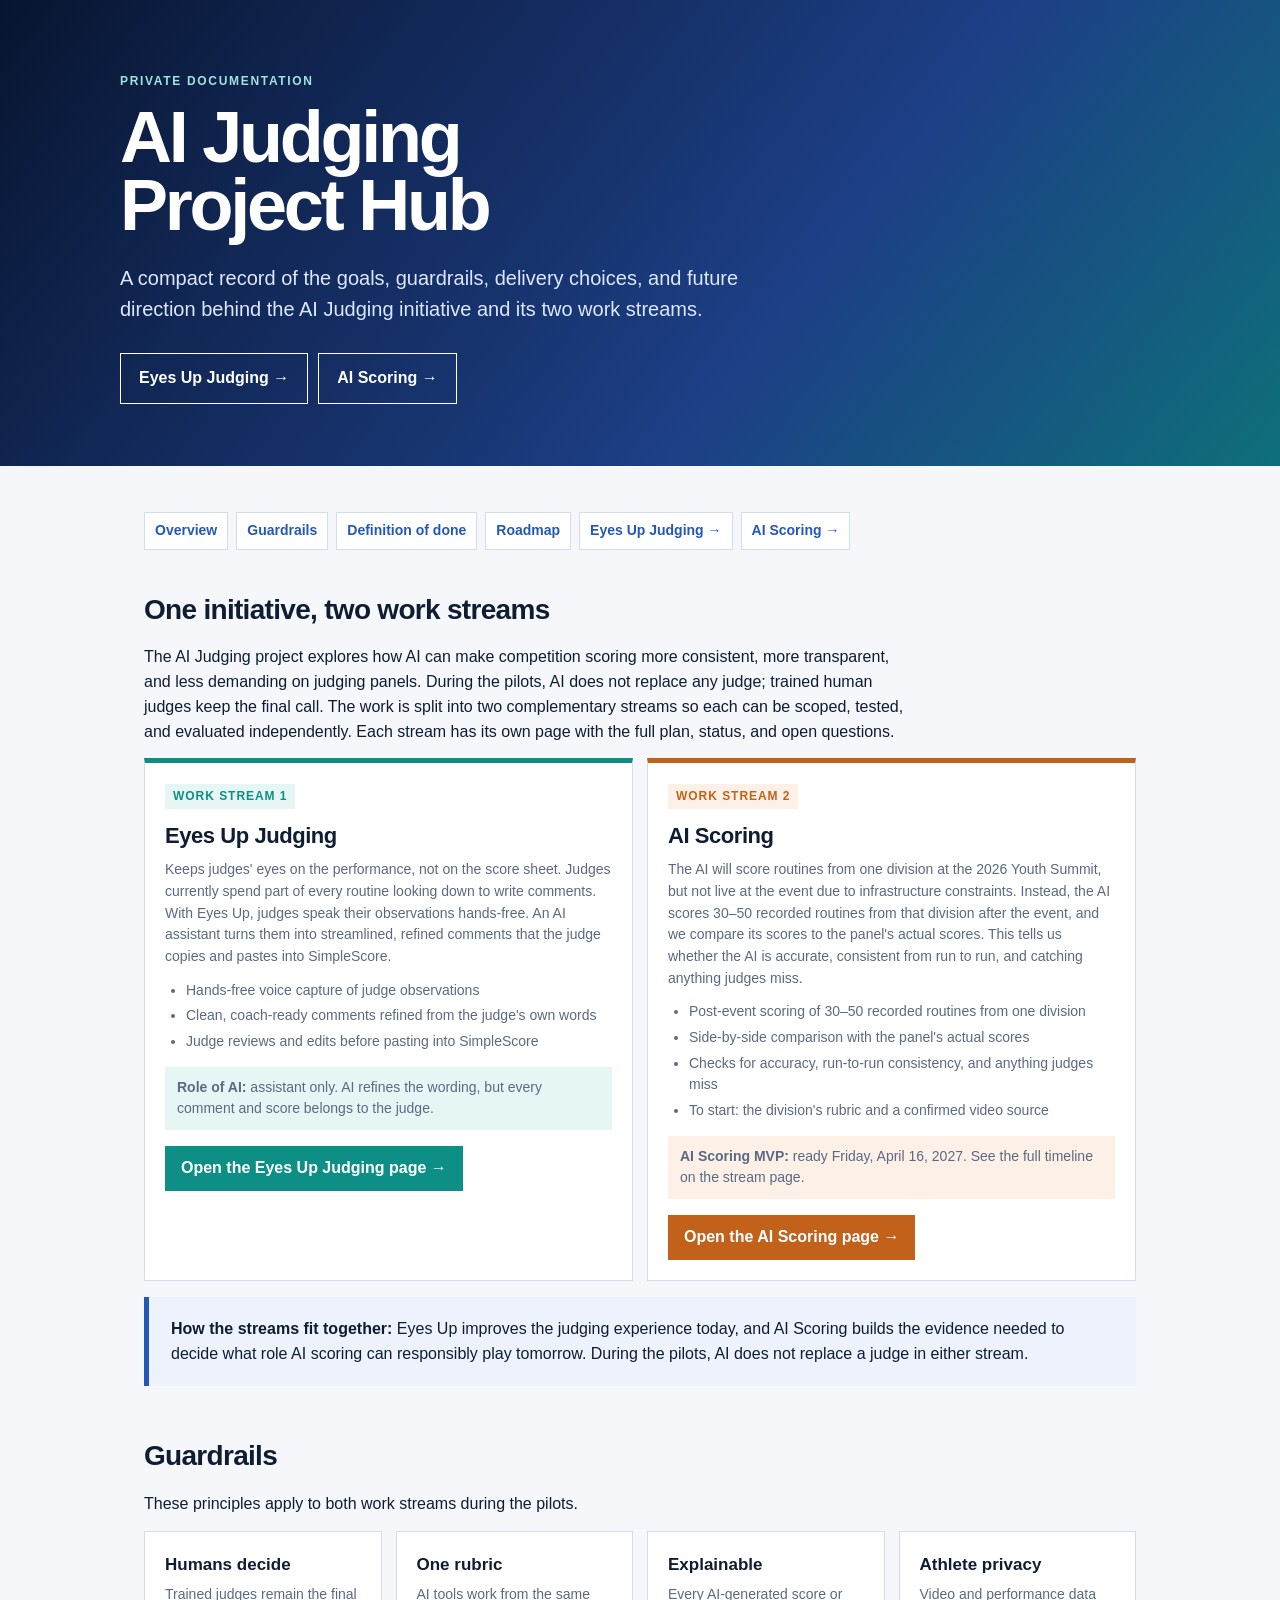
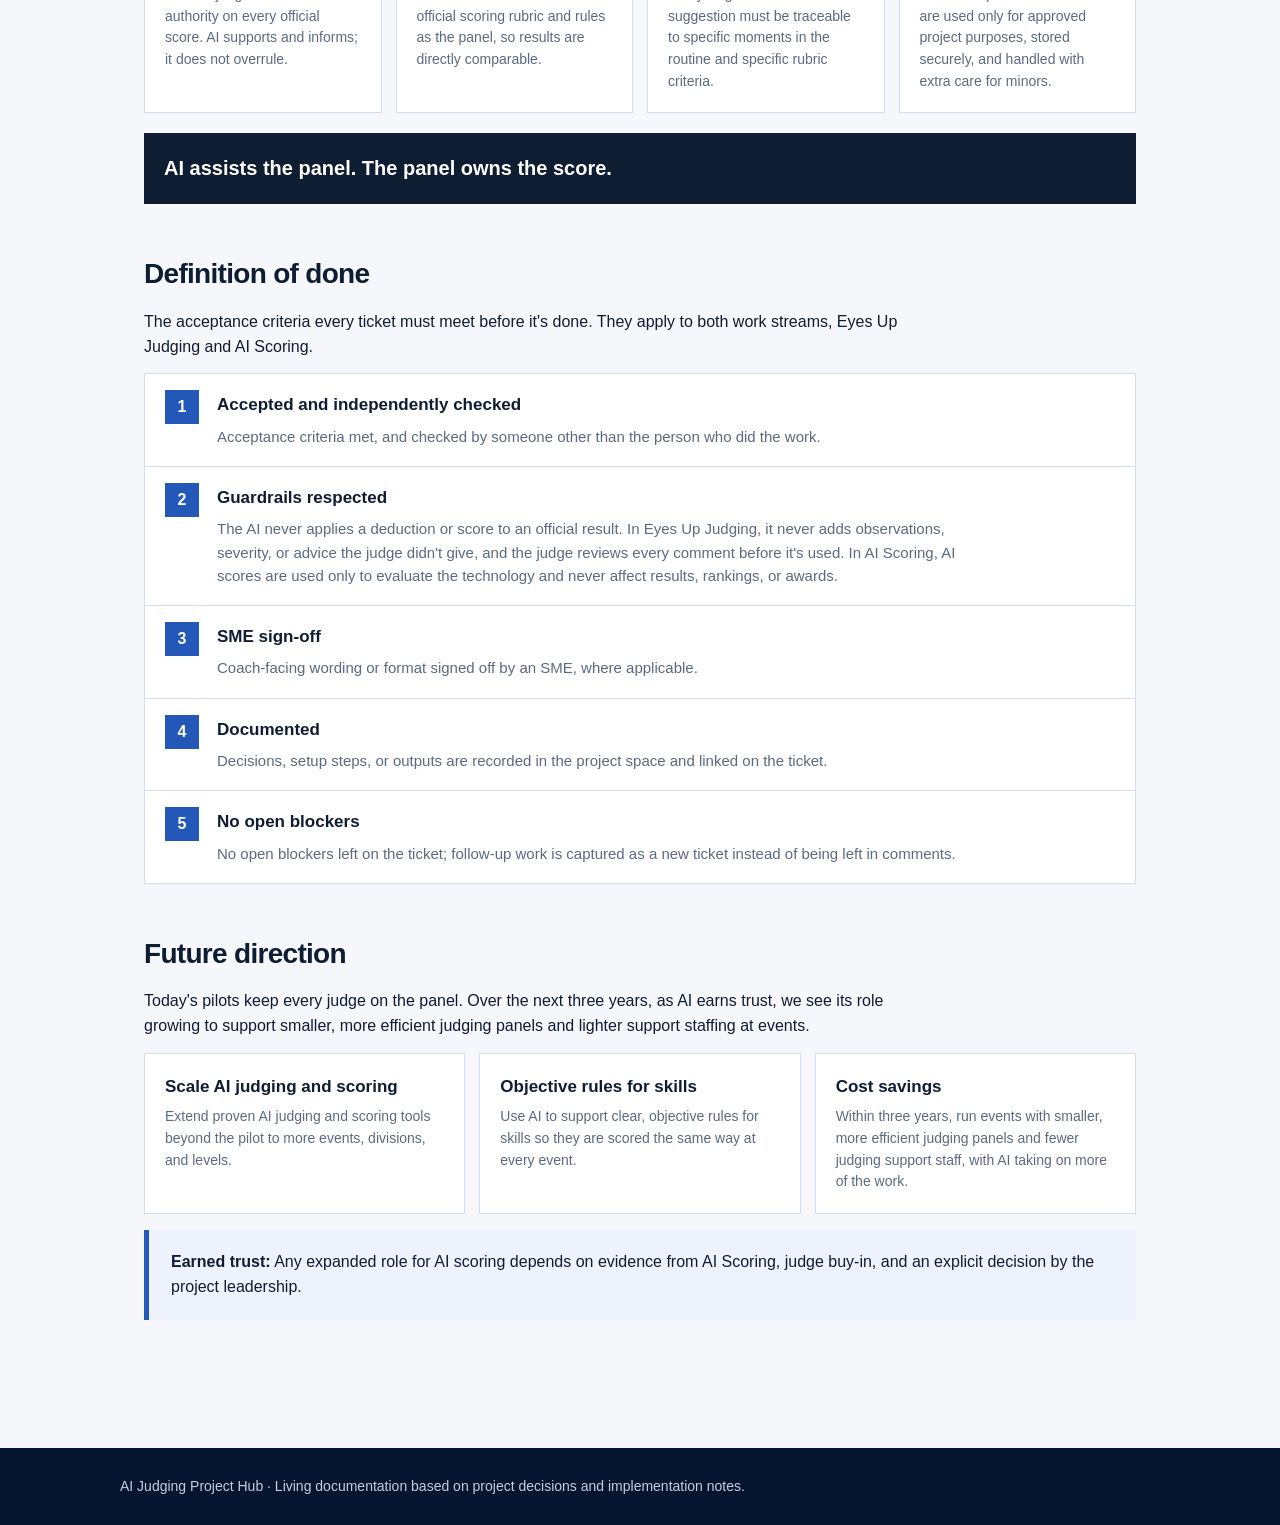
==== commit 9deca33e: "Remove pending tag from guardrails criterion Co-Authored-By: Claude Opus 5.5 <noreply@anthropic.com>" ====
--- a/index.html
+++ b/index.html
@@ -77,7 +77,7 @@
       <p>The acceptance criteria every ticket must meet before it's done. They apply to both work streams, Eyes Up Judging and AI Scoring.</p>
       <ol class="dod">
         <li><h3>Accepted and independently checked</h3><p>Acceptance criteria met, and checked by someone other than the person who did the work.</p></li>
-        <li><h3>Guardrails respected <span class="tag pending">Pending business confirmation</span></h3><p>The AI never applies a deduction or score to an official result. In Eyes Up Judging, it never adds observations, severity, or advice the judge didn't give, and the judge reviews every comment before it's used. In AI Scoring, AI scores are used only to evaluate the technology and never affect results, rankings, or awards.</p></li>
+        <li><h3>Guardrails respected</h3><p>The AI never applies a deduction or score to an official result. In Eyes Up Judging, it never adds observations, severity, or advice the judge didn't give, and the judge reviews every comment before it's used. In AI Scoring, AI scores are used only to evaluate the technology and never affect results, rankings, or awards.</p></li>
         <li><h3>SME sign-off</h3><p>Coach-facing wording or format signed off by an SME, where applicable.</p></li>
         <li><h3>Documented</h3><p>Decisions, setup steps, or outputs are recorded in the project space and linked on the ticket.</p></li>
         <li><h3>No open blockers</h3><p>No open blockers left on the ticket; follow-up work is captured as a new ticket instead of being left in comments.</p></li>
--- a/styles.css
+++ b/styles.css
@@ -53,7 +53,6 @@
 .dod li:last-child { border-bottom:0; }
 .dod li::before { content:counter(dod); position:absolute; top:16px; left:20px; width:34px; height:34px; color:#fff; background:var(--blue); font-weight:700; line-height:34px; text-align:center; }
 .dod p { margin:0; color:var(--muted); font-size:15px; }
-.tag.pending { margin:0 0 0 8px; color:#8a4b0f; background:#fdf1e7; vertical-align:2px; font-size:11px; }
 .callout { padding:20px 22px; border-left:5px solid var(--accent,var(--blue)); background:var(--tint,var(--sky)); }
 .rule { margin:20px 0; padding:20px; color:#fff; background:var(--ink); font-size:20px; font-weight:700; }
 ul { padding-left:21px; max-width:760px; }
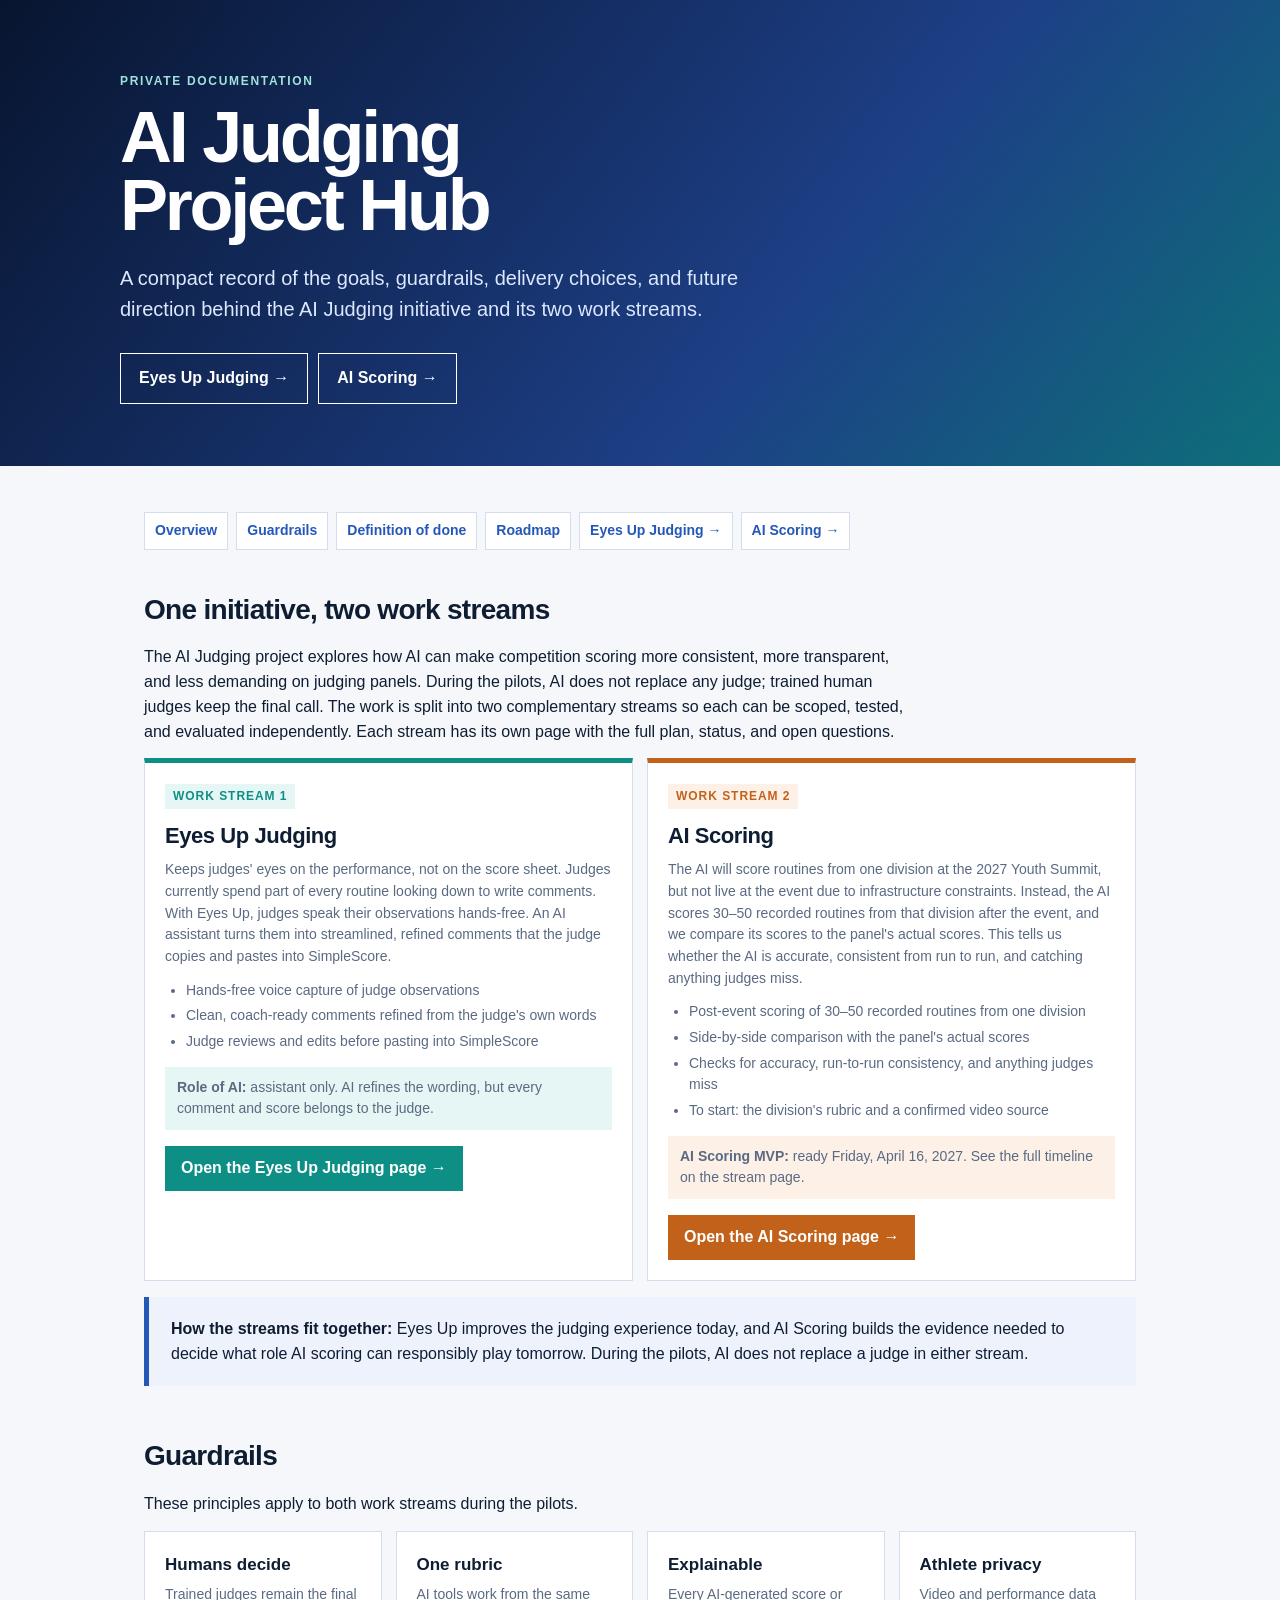
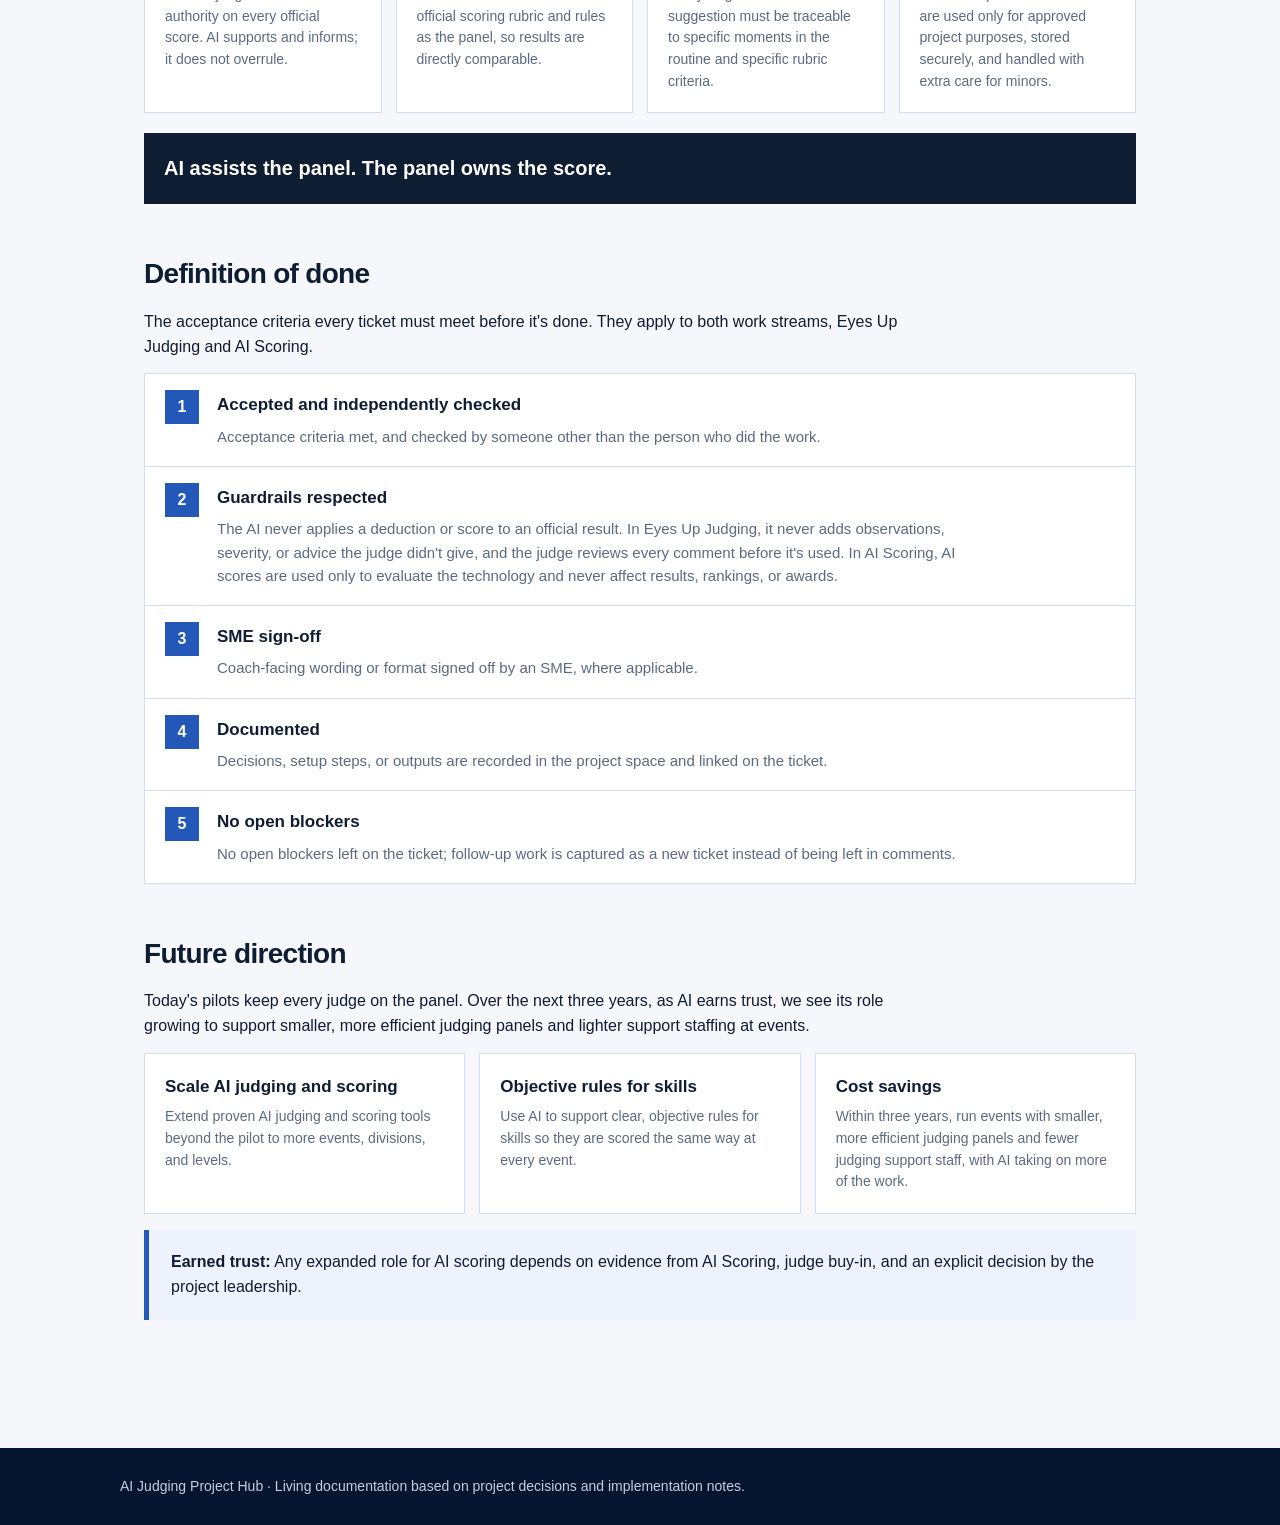
==== commit 248a2560: "Add POC scope to AI Scoring page and move Youth Summit to 2027 Co-Authored-By: Claude Opus 5.5 <nore" ====
--- a/index.html
+++ b/index.html
@@ -46,7 +46,7 @@
         <article class="card stream ride">
           <span class="tag">Work stream 2</span>
           <h3>AI Scoring</h3>
-          <p>The AI will score routines from one division at the 2026 Youth Summit, but not live at the event due to infrastructure constraints. Instead, the AI scores 30–50 recorded routines from that division after the event, and we compare its scores to the panel's actual scores. This tells us whether the AI is accurate, consistent from run to run, and catching anything judges miss.</p>
+          <p>The AI will score routines from one division at the 2027 Youth Summit, but not live at the event due to infrastructure constraints. Instead, the AI scores 30–50 recorded routines from that division after the event, and we compare its scores to the panel's actual scores. This tells us whether the AI is accurate, consistent from run to run, and catching anything judges miss.</p>
           <ul>
             <li>Post-event scoring of 30–50 recorded routines from one division</li>
             <li>Side-by-side comparison with the panel's actual scores</li>
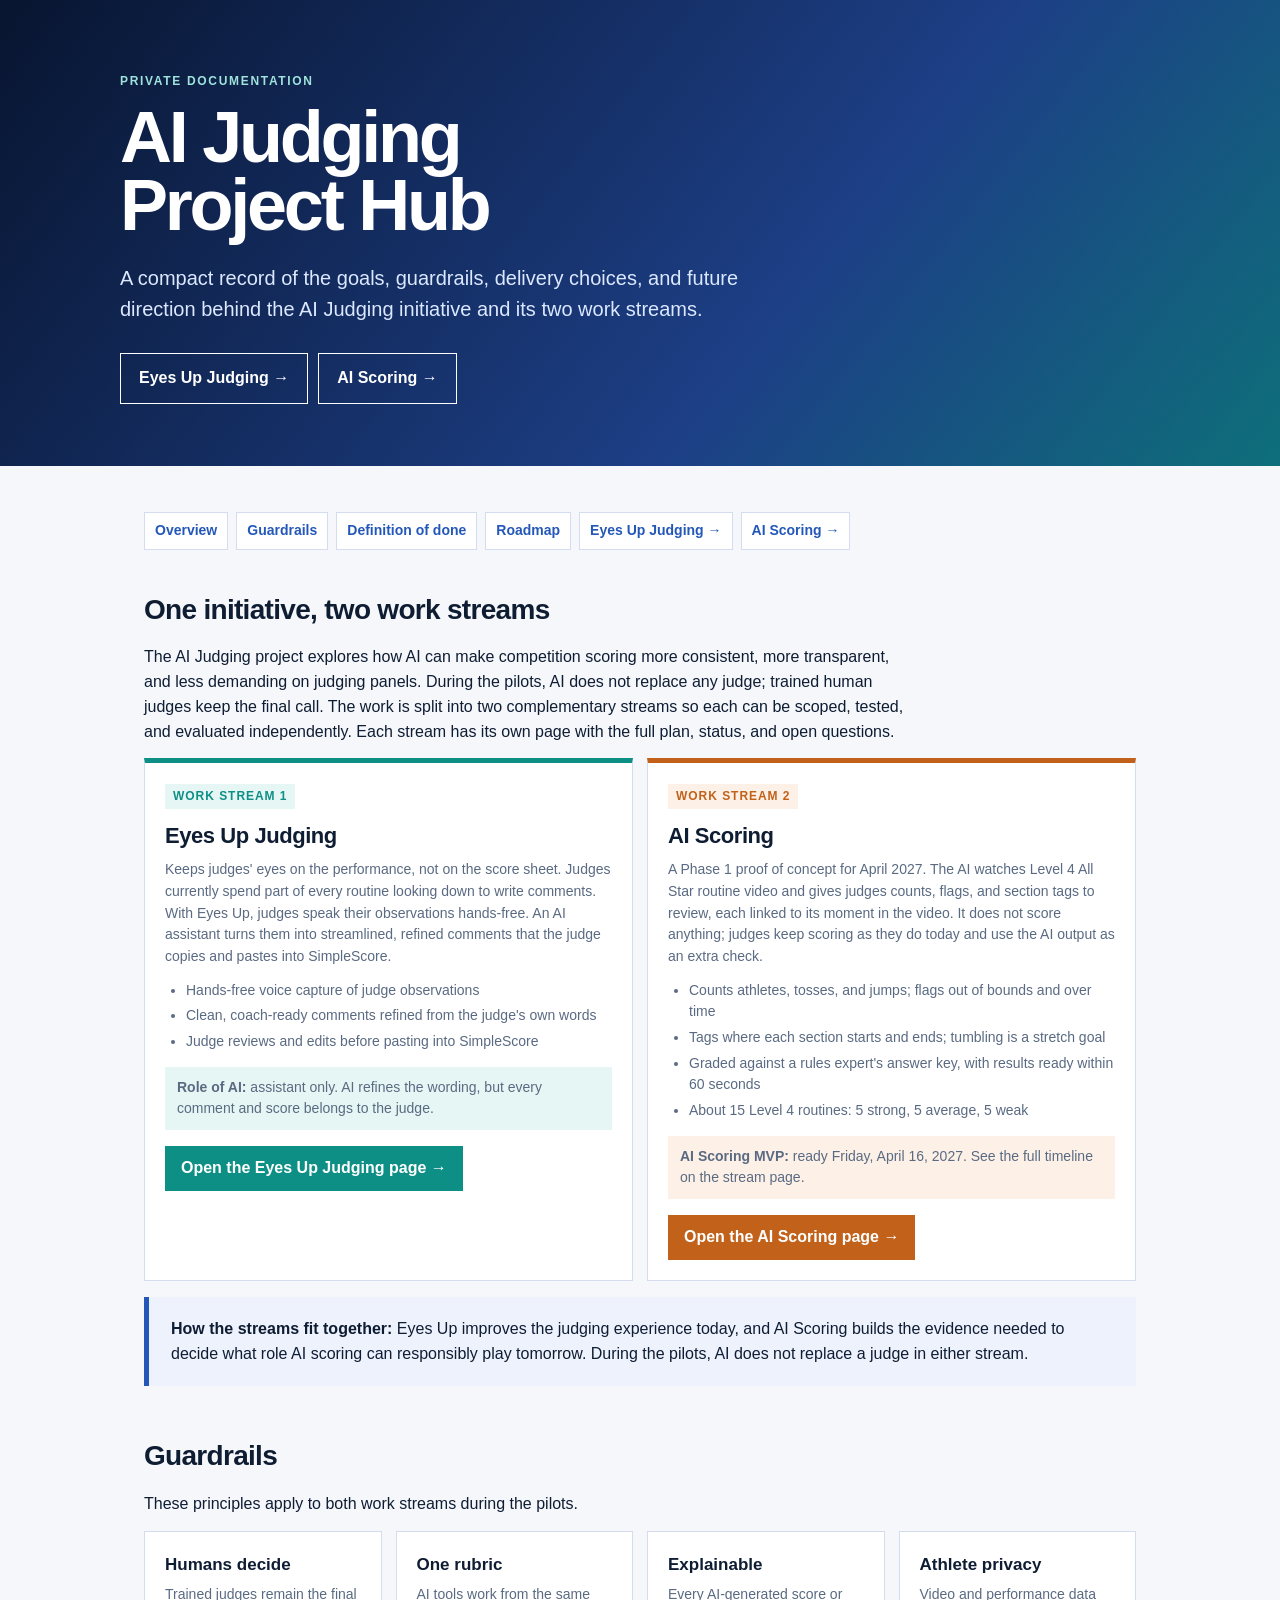
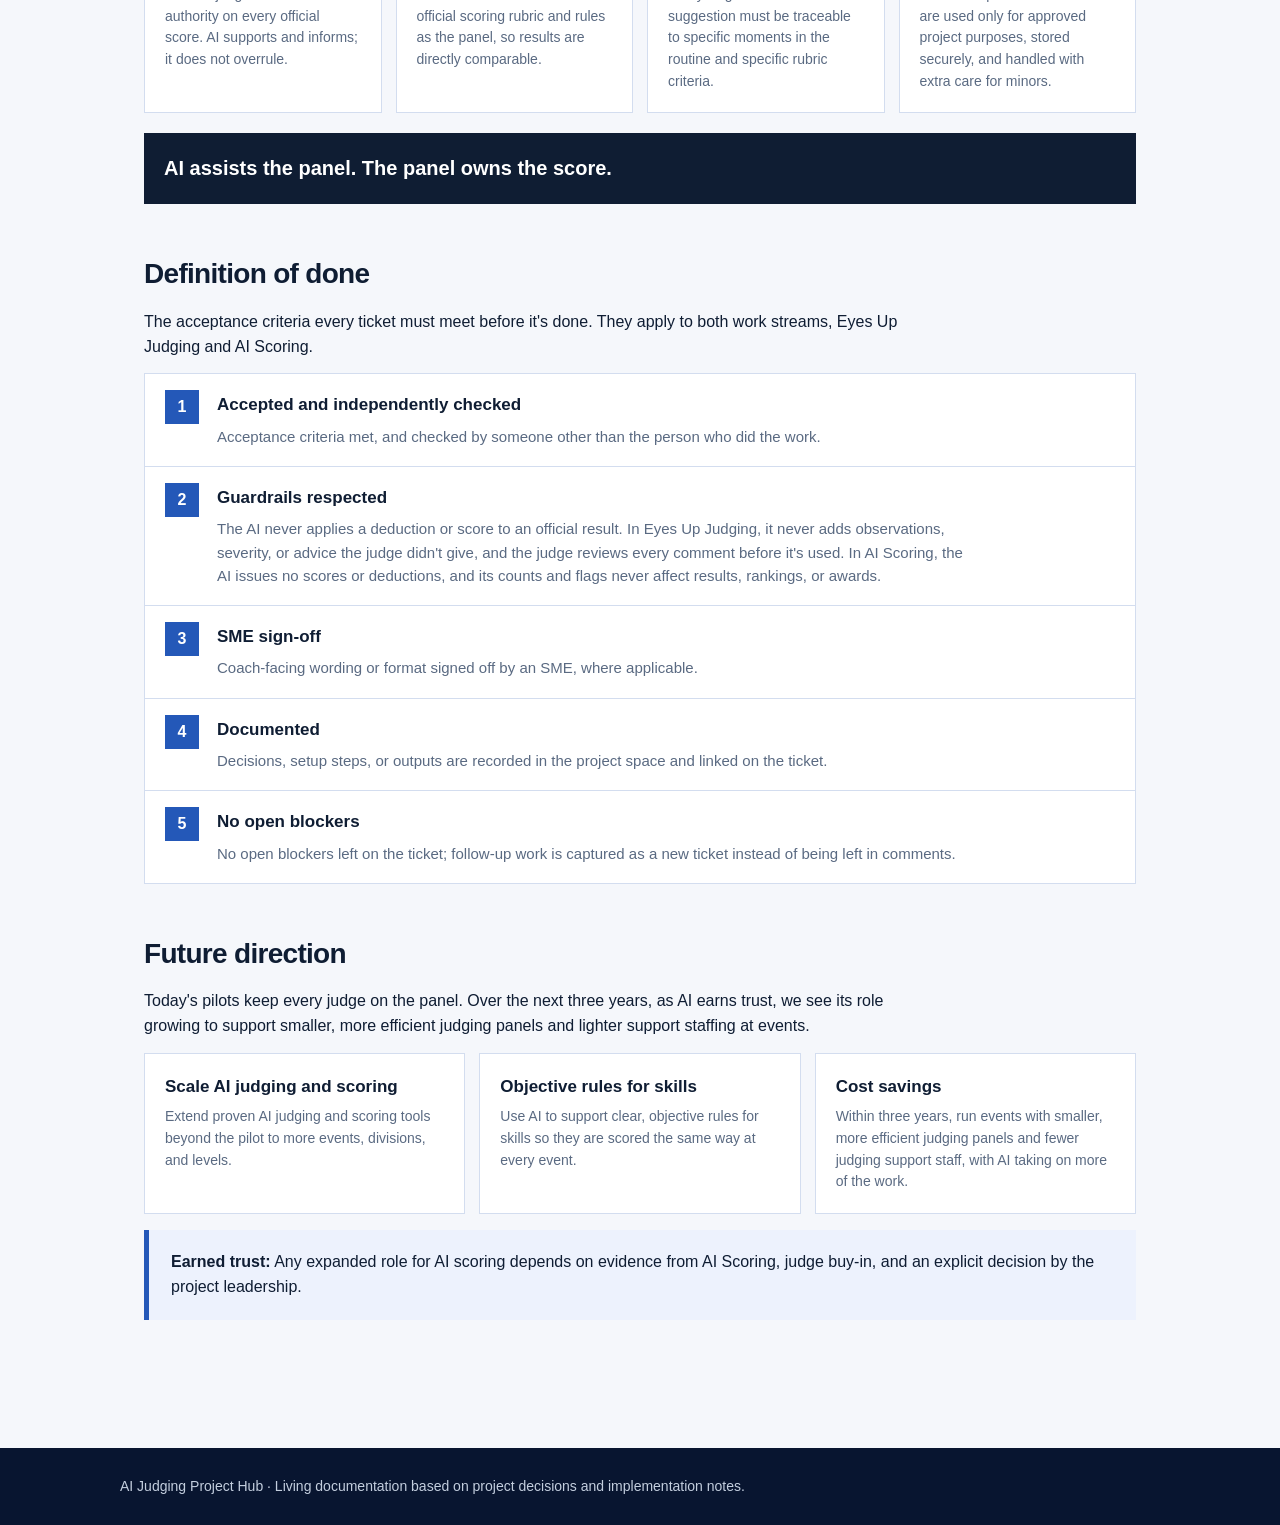
==== commit 2ea6e735: "Add Phase 1 requirements to AI Scoring and align hub with new POC direction Phase 1 POC: AI counts, " ====
--- a/index.html
+++ b/index.html
@@ -46,12 +46,12 @@
         <article class="card stream ride">
           <span class="tag">Work stream 2</span>
           <h3>AI Scoring</h3>
-          <p>The AI will score routines from one division at the 2027 Youth Summit, but not live at the event due to infrastructure constraints. Instead, the AI scores 30–50 recorded routines from that division after the event, and we compare its scores to the panel's actual scores. This tells us whether the AI is accurate, consistent from run to run, and catching anything judges miss.</p>
+          <p>A Phase 1 proof of concept for April 2027. The AI watches Level 4 All Star routine video and gives judges counts, flags, and section tags to review, each linked to its moment in the video. It does not score anything; judges keep scoring as they do today and use the AI output as an extra check.</p>
           <ul>
-            <li>Post-event scoring of 30–50 recorded routines from one division</li>
-            <li>Side-by-side comparison with the panel's actual scores</li>
-            <li>Checks for accuracy, run-to-run consistency, and anything judges miss</li>
-            <li>To start: the division's rubric and a confirmed video source</li>
+            <li>Counts athletes, tosses, and jumps; flags out of bounds and over time</li>
+            <li>Tags where each section starts and ends; tumbling is a stretch goal</li>
+            <li>Graded against a rules expert's answer key, with results ready within 60 seconds</li>
+            <li>About 15 Level 4 routines: 5 strong, 5 average, 5 weak</li>
           </ul>
           <p class="facts"><strong>AI Scoring MVP:</strong> ready Friday, April 16, 2027. See the full timeline on the stream page.</p>
           <a class="open" href="/ai-scoring/">Open the AI Scoring page →</a>
@@ -77,7 +77,7 @@
       <p>The acceptance criteria every ticket must meet before it's done. They apply to both work streams, Eyes Up Judging and AI Scoring.</p>
       <ol class="dod">
         <li><h3>Accepted and independently checked</h3><p>Acceptance criteria met, and checked by someone other than the person who did the work.</p></li>
-        <li><h3>Guardrails respected</h3><p>The AI never applies a deduction or score to an official result. In Eyes Up Judging, it never adds observations, severity, or advice the judge didn't give, and the judge reviews every comment before it's used. In AI Scoring, AI scores are used only to evaluate the technology and never affect results, rankings, or awards.</p></li>
+        <li><h3>Guardrails respected</h3><p>The AI never applies a deduction or score to an official result. In Eyes Up Judging, it never adds observations, severity, or advice the judge didn't give, and the judge reviews every comment before it's used. In AI Scoring, the AI issues no scores or deductions, and its counts and flags never affect results, rankings, or awards.</p></li>
         <li><h3>SME sign-off</h3><p>Coach-facing wording or format signed off by an SME, where applicable.</p></li>
         <li><h3>Documented</h3><p>Decisions, setup steps, or outputs are recorded in the project space and linked on the ticket.</p></li>
         <li><h3>No open blockers</h3><p>No open blockers left on the ticket; follow-up work is captured as a new ticket instead of being left in comments.</p></li>
